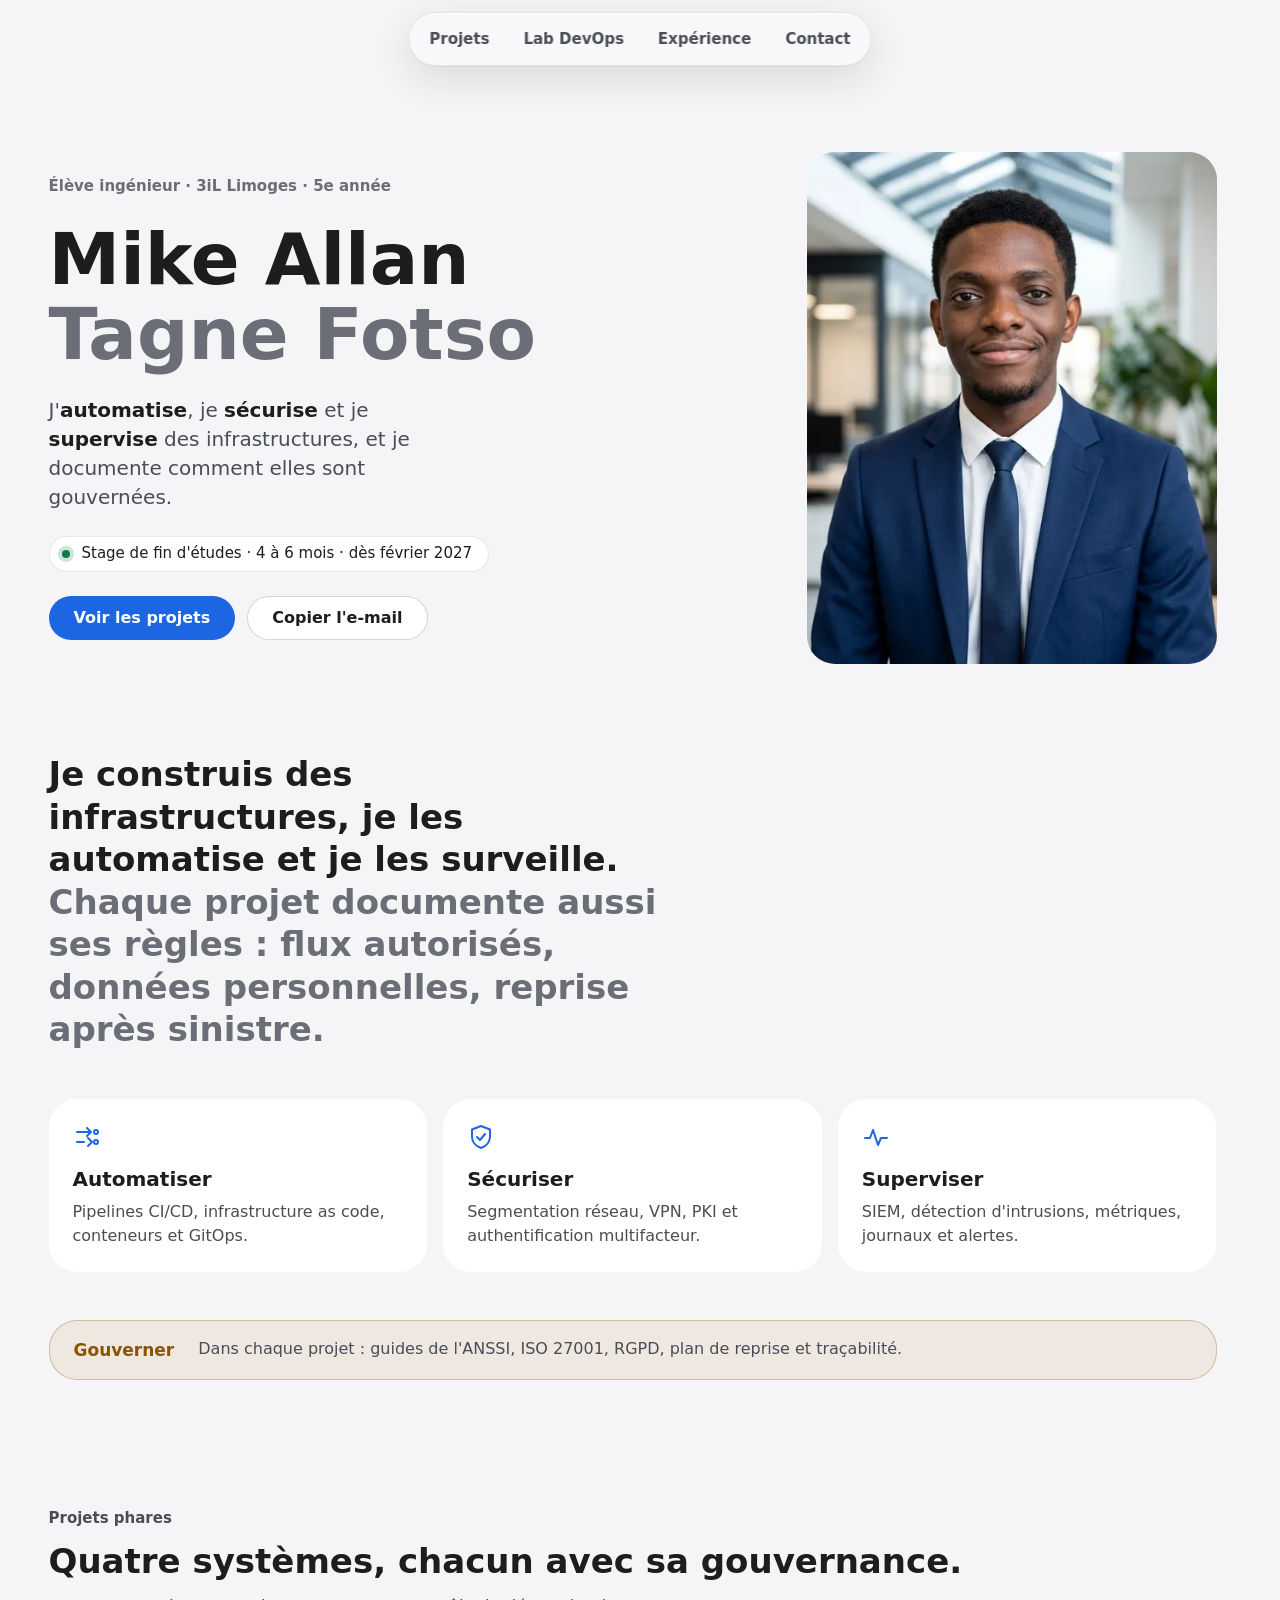
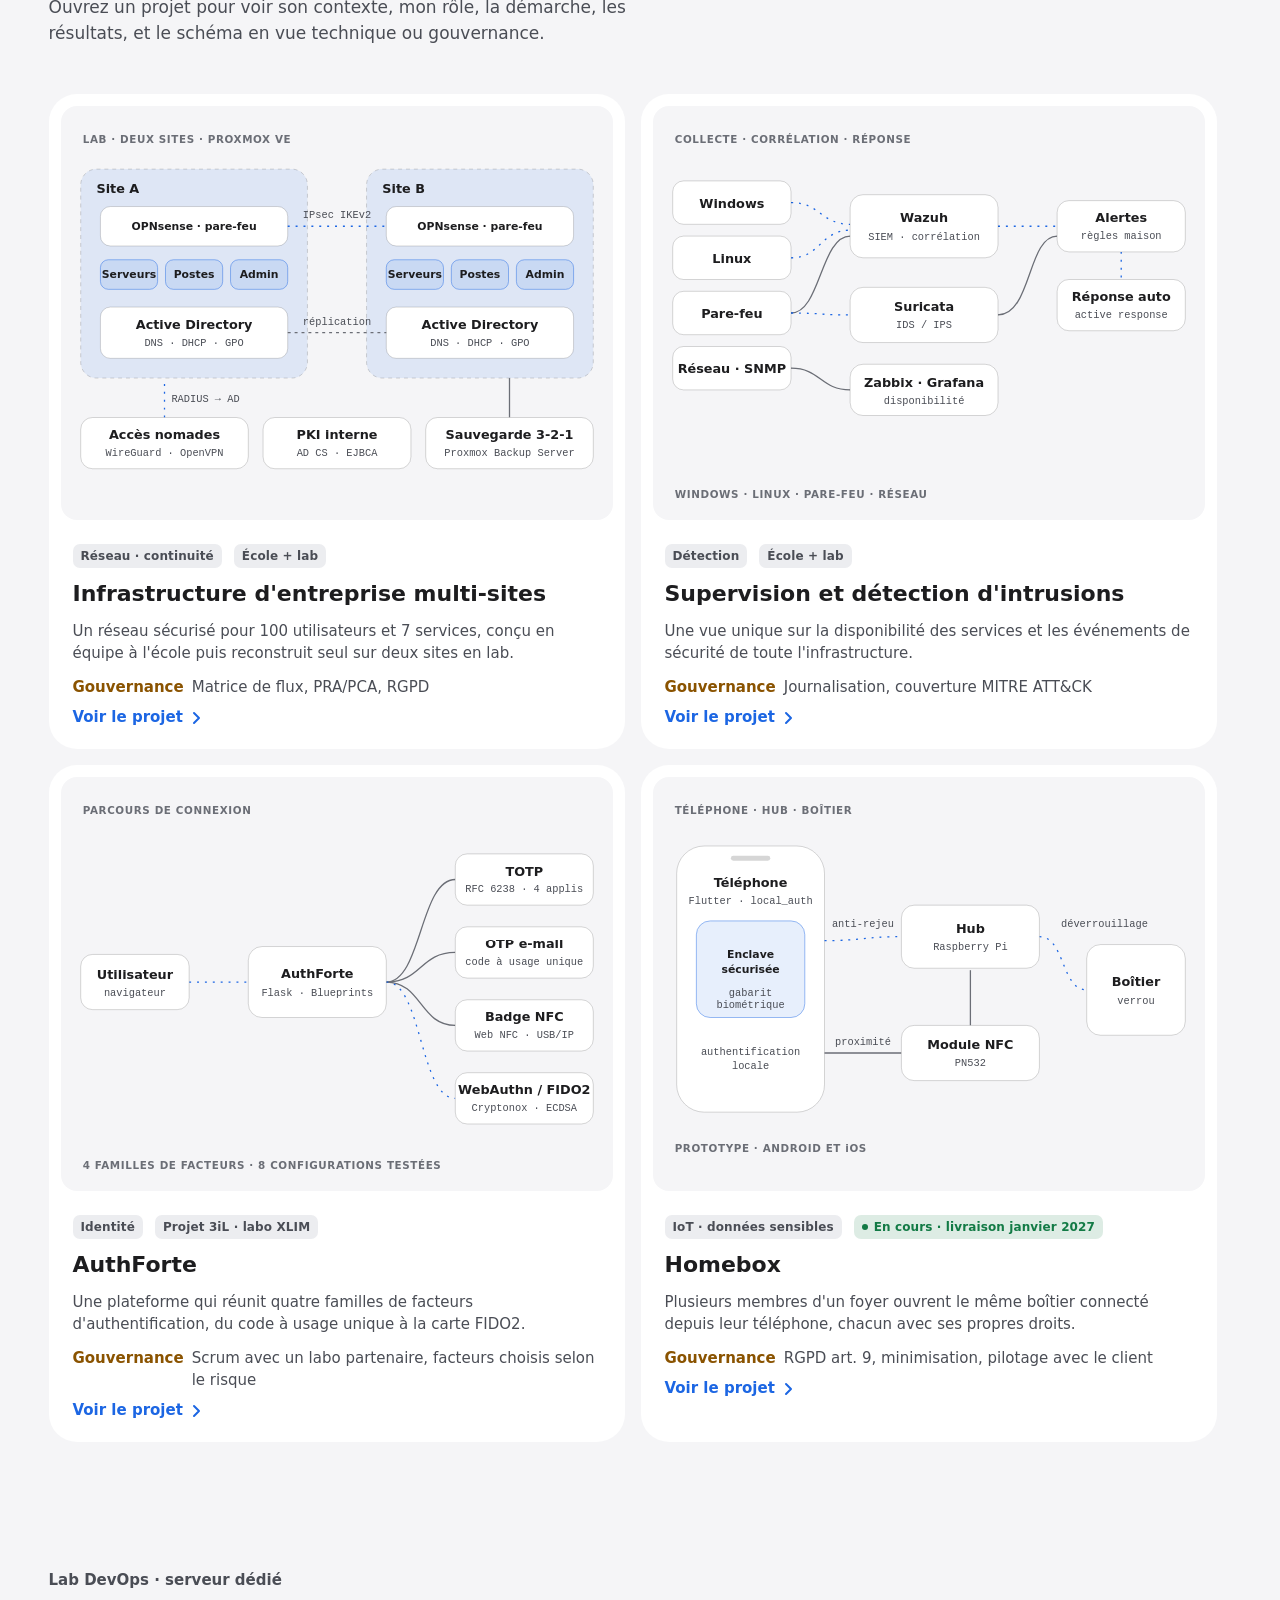
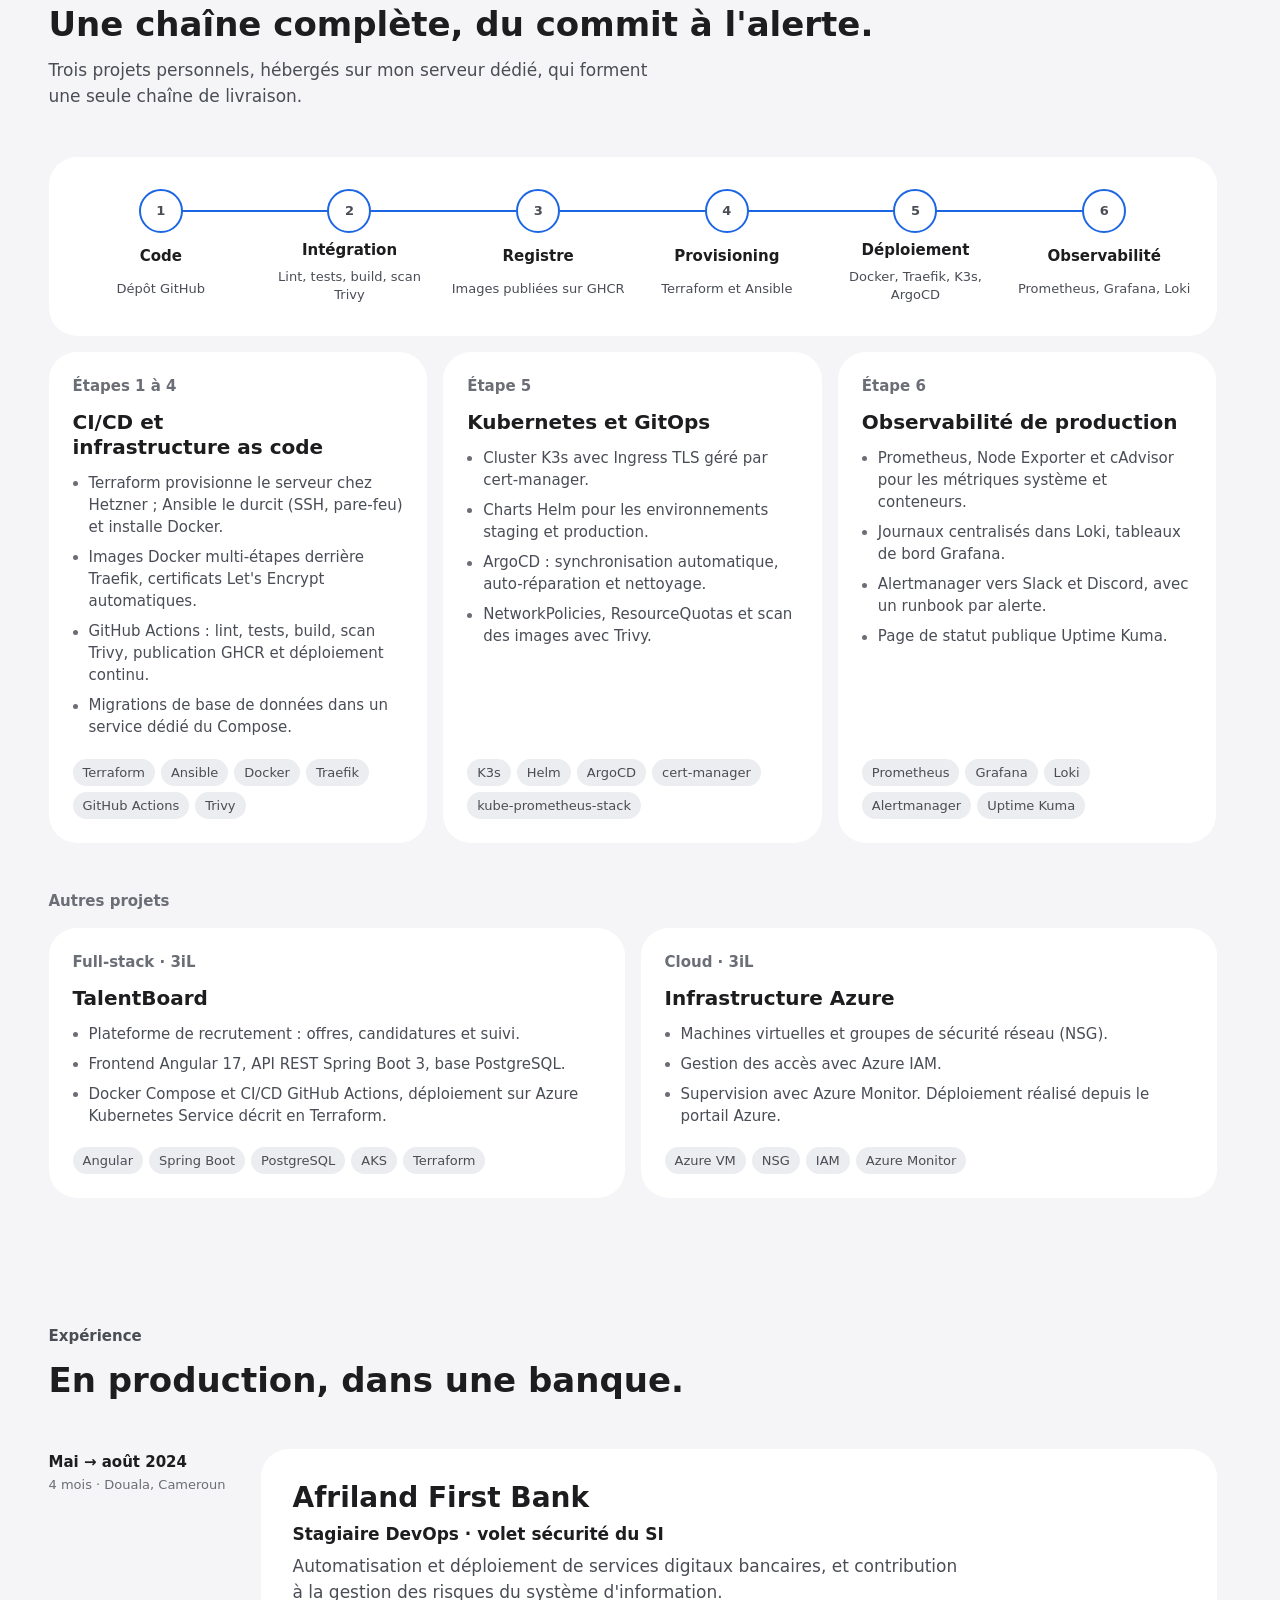
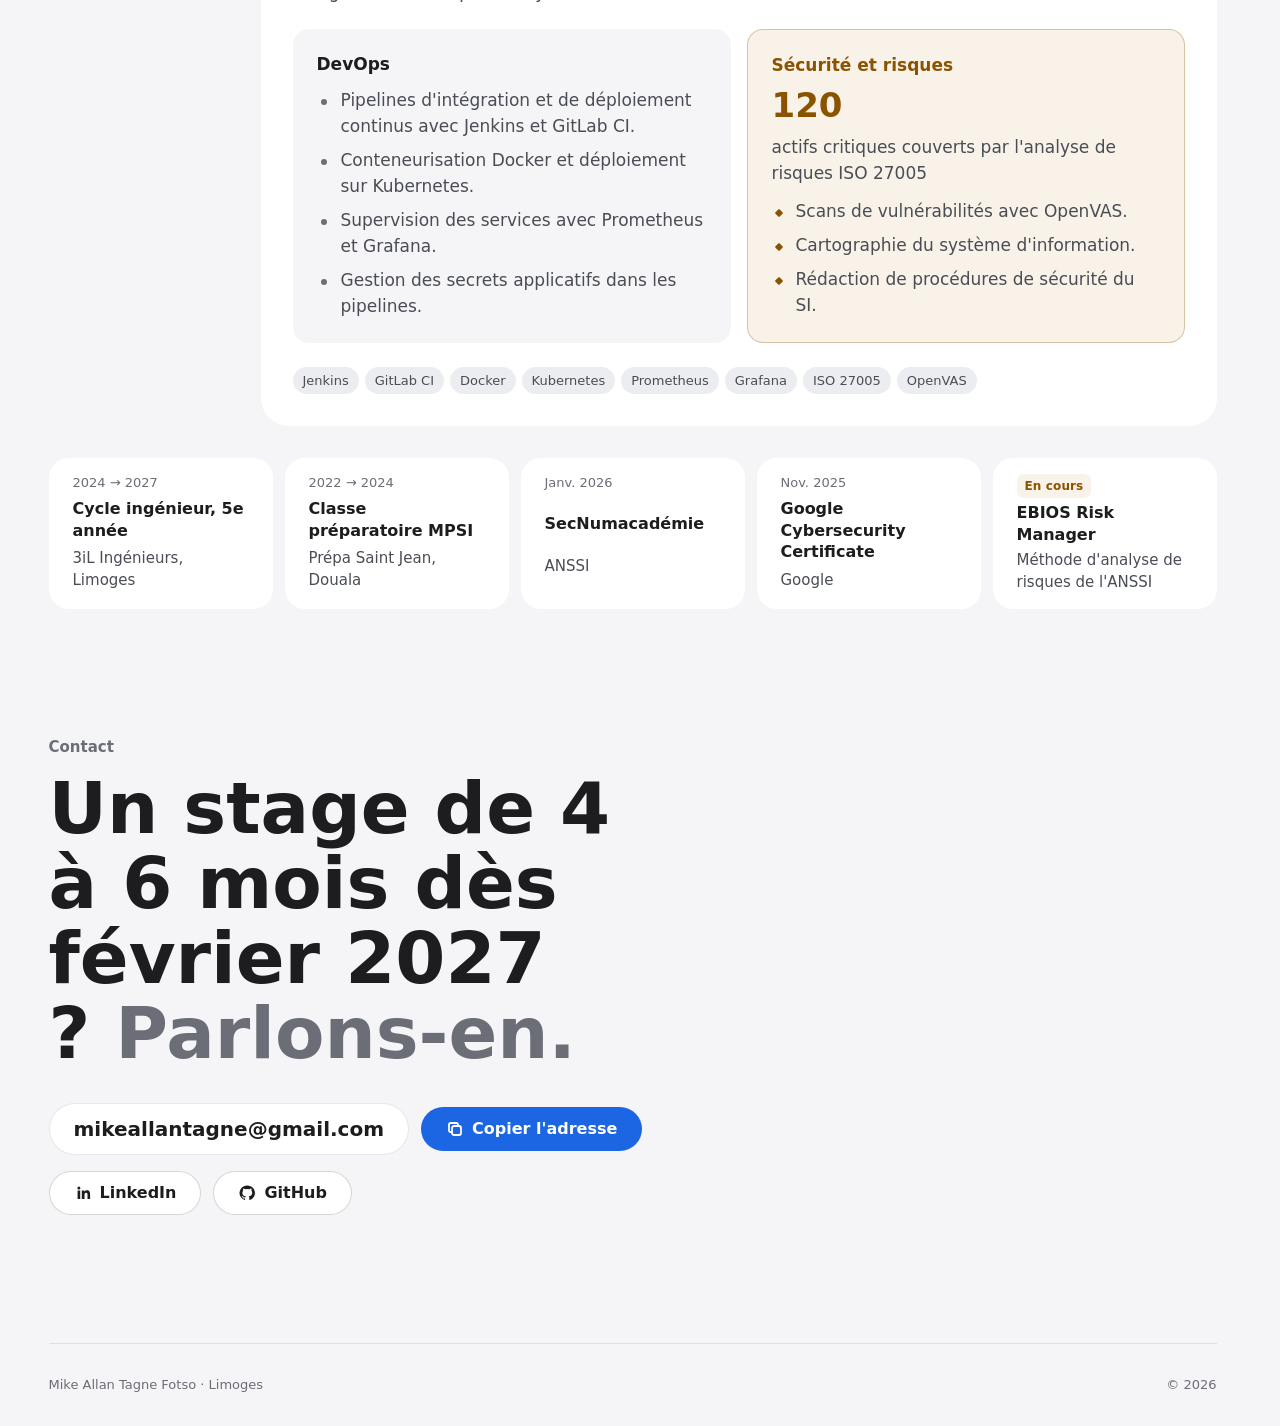
==== index.html @ 6f3f9ff5 "Portfolio : première version Co-Authored-By: Claude Opus 5.5 <noreply@anthropic.com> Claude-Session:" ====
<!DOCTYPE html>
<html lang="fr" class="no-js">
<head>
<meta charset="utf-8">
<meta name="viewport" content="width=device-width, initial-scale=1, viewport-fit=cover">
<title>Mike Allan Tagne Fotso · DevOps &amp; infrastructure sécurisée</title>
<meta name="description" content="Portfolio de Mike Allan Tagne Fotso, élève ingénieur en 5e année à 3iL Limoges. Infrastructure, supervision, authentification forte, IoT et lab DevOps, avec leur volet gouvernance. Stage de fin d'études dès février 2027.">
<link rel="canonical" href="https://mike-tagne-3il.github.io/">
<meta name="theme-color" content="#F5F5F7" media="(prefers-color-scheme: light)">
<meta name="theme-color" content="#0B0C0F" media="(prefers-color-scheme: dark)">
<meta name="color-scheme" content="light dark">
<meta property="og:type" content="profile">
<meta property="og:locale" content="fr_FR">
<meta property="og:title" content="Mike Allan Tagne Fotso · DevOps &amp; infrastructure sécurisée">
<meta property="og:description" content="Infrastructure, supervision, authentification forte et lab DevOps, avec leur volet gouvernance. Stage de fin d'études dès février 2027.">
<meta property="og:url" content="https://mike-tagne-3il.github.io/">
<meta property="og:image" content="https://mike-tagne-3il.github.io/assets/img/og.jpg">
<meta property="og:image:width" content="1200">
<meta property="og:image:height" content="630">
<meta property="og:image:alt" content="Mike Allan Tagne Fotso, élève ingénieur DevOps et infrastructure sécurisée">
<meta name="twitter:card" content="summary_large_image">
<link rel="icon" href="assets/img/favicon.svg" type="image/svg+xml">
<link rel="apple-touch-icon" href="assets/img/apple-touch-icon.png">
<link rel="preload" as="image" href="assets/img/portrait-800.webp" type="image/webp" imagesrcset="assets/img/portrait-480.webp 480w, assets/img/portrait-800.webp 800w" imagesizes="(max-width: 860px) 200px, 420px">
<link rel="stylesheet" href="assets/css/styles.css">
<script>document.documentElement.classList.replace('no-js','js')</script>
<script type="application/ld+json">
{"@context":"https://schema.org","@type":"Person","name":"Mike Allan Tagne Fotso","jobTitle":"Élève ingénieur, DevOps et infrastructure sécurisée","email":"mailto:mikeallantagne@gmail.com","url":"https://mike-tagne-3il.github.io/","image":"https://mike-tagne-3il.github.io/assets/img/portrait-800.jpg","alumniOf":{"@type":"CollegeOrUniversity","name":"3iL Ingénieurs","address":"Limoges, France"},"sameAs":["https://www.linkedin.com/in/allan-mike-a49892256","https://github.com/MIKE-TAGNE-3il"]}
</script>
<style>.no-js .card__open,.no-js .card__more,.no-js .detail__fig,.no-js .sheet__head{display:none}.no-js .detail{margin-top:var(--s-5)}</style>
</head>
<body>
<a class="skip" href="#projets">Aller aux projets</a>

<nav class="nav" aria-label="Sections">
  <div class="nav__list">
    <span class="nav__ind" aria-hidden="true"></span>
    <a href="#projets">Projets</a>
    <a href="#lab">Lab<span class="long">&nbsp;DevOps</span></a>
    <a href="#experience">Expérience</a>
    <a href="#contact">Contact</a>
  </div>
</nav>

<main id="main">

<!-- ================= ACCUEIL ================= -->
<header class="hero" id="accueil">
  <div class="wrap hero__grid">
    <div class="hero__text">
      <p class="eyebrow" data-enter>Élève ingénieur · 3iL Limoges · 5e année</p>
      <h1 class="display" data-enter data-enter-lcp>Mike Allan <span>Tagne Fotso</span></h1>
      <p class="hero__thesis" data-enter>J'<strong>automatise</strong>, je <strong>sécurise</strong> et je <strong>supervise</strong> des infrastructures, et je documente comment elles sont gouvernées.</p>
      <p class="status" data-enter><i aria-hidden="true"></i>Stage de fin d'études · 4 à 6 mois · dès février 2027</p>
      <div class="hero__cta" data-enter>
        <a class="btn btn--primary" href="#projets">Voir les projets</a>
        <button class="btn" type="button" data-copy>Copier l'e-mail</button>
      </div>
    </div>
    <figure class="portrait" data-enter-photo>
      <picture>
        <source type="image/webp" srcset="assets/img/portrait-480.webp 480w, assets/img/portrait-800.webp 800w" sizes="(max-width: 860px) 200px, 420px">
        <img src="assets/img/portrait-800.jpg" srcset="assets/img/portrait-480.jpg 480w, assets/img/portrait-800.jpg 800w" sizes="(max-width: 860px) 200px, 420px" width="800" height="1000" alt="Portrait de Mike Allan Tagne Fotso en costume bleu marine" fetchpriority="high">
      </picture>
    </figure>
  </div>
</header>

<!-- ================= POSITIONNEMENT ================= -->
<section class="section section--tight" aria-labelledby="pos-title">
  <div class="wrap position" data-reveal>
    <h2 class="position__lead" id="pos-title">Je construis des infrastructures, je les automatise et je les surveille. <span>Chaque projet documente aussi ses règles : flux autorisés, données personnelles, reprise après sinistre.</span></h2>
    <div class="pillars">
      <div class="pillar">
        <svg viewBox="0 0 28 28" fill="none" stroke="currentColor" stroke-width="2" stroke-linecap="round" stroke-linejoin="round" aria-hidden="true"><path d="M4 9h13M4 19h7"/><path d="M14 5l4 4-4 4"/><path d="M15 15l4 4-4 4"/><circle cx="23" cy="9" r="2"/><circle cx="23" cy="19" r="2"/></svg>
        <h3 class="title3">Automatiser</h3>
        <p>Pipelines CI/CD, infrastructure as code, conteneurs et GitOps.</p>
      </div>
      <div class="pillar">
        <svg viewBox="0 0 28 28" fill="none" stroke="currentColor" stroke-width="2" stroke-linecap="round" stroke-linejoin="round" aria-hidden="true"><path d="M14 3l9 3.5v7c0 5.5-3.8 9.8-9 11.5-5.2-1.7-9-6-9-11.5v-7z"/><path d="M10 14l3 3 5-6"/></svg>
        <h3 class="title3">Sécuriser</h3>
        <p>Segmentation réseau, VPN, PKI et authentification multifacteur.</p>
      </div>
      <div class="pillar">
        <svg viewBox="0 0 28 28" fill="none" stroke="currentColor" stroke-width="2" stroke-linecap="round" stroke-linejoin="round" aria-hidden="true"><path d="M3 15h5l3-8 5 15 3-7h6"/></svg>
        <h3 class="title3">Superviser</h3>
        <p>SIEM, détection d'intrusions, métriques, journaux et alertes.</p>
      </div>
    </div>
    <div class="govband">
      <strong>Gouverner</strong>
      <p>Dans chaque projet : guides de l'ANSSI, ISO 27001, RGPD, plan de reprise et traçabilité.</p>
    </div>
  </div>
</section>

<!-- ================= PROJETS ================= -->
<section class="section section--tight" id="projets" aria-labelledby="projets-title">
  <div class="wrap">
    <div class="shead" data-reveal>
      <p class="eyebrow">Projets phares</p>
      <h2 class="large-title" id="projets-title">Quatre systèmes, chacun avec sa gouvernance.</h2>
      <p>Ouvrez un projet pour voir son contexte, mon rôle, la démarche, les résultats, et le schéma en vue technique ou gouvernance.</p>
    </div>

    <div class="projects" data-reveal>

<!-- ===== INFRASTRUCTURE ===== -->
<article class="card" id="infrastructure" data-project>
  <div class="card__thumb" data-thumb>
    <svg class="dg" viewBox="0 0 560 420" role="img" aria-labelledby="dg-infra-t">
      <title id="dg-infra-t">Deux sites Proxmox reliés par un tunnel IPsec, chacun avec pare-feu, VLAN et Active Directory ; accès nomades, PKI interne et sauvegarde. Vue gouvernance : cloisonnement, matrice de flux, plan de reprise.</title>
      <g class="t"><text class="hd" x="22" y="38">LAB · DEUX SITES · PROXMOX VE</text></g>
      <g class="g"><rect class="gbox" x="20" y="18" width="520" height="30" rx="9"/><text class="gt" x="280" y="37" text-anchor="middle">Matrice de flux écrite avant la configuration du pare-feu</text></g>
      <rect class="zone" x="20" y="64" width="230" height="212" rx="16"/>
      <rect class="zone" x="310" y="64" width="230" height="212" rx="16"/>
      <text class="ti" x="36" y="88">Site A</text><text class="ti" x="326" y="88">Site B</text>
      <g class="g"><rect class="gbox" x="118" y="74" width="120" height="20" rx="6"/><text class="gt" x="178" y="88" text-anchor="middle">moindre privilège</text></g>
      <g class="g"><rect class="gbox" x="408" y="74" width="120" height="20" rx="6"/><text class="gt" x="468" y="88" text-anchor="middle">moindre privilège</text></g>
      <rect class="n" x="40" y="102" width="190" height="40" rx="10"/><text class="tc" x="135" y="126" text-anchor="middle">OPNsense · pare-feu</text>
      <rect class="n" x="330" y="102" width="190" height="40" rx="10"/><text class="tc" x="425" y="126" text-anchor="middle">OPNsense · pare-feu</text>
      <rect class="chipz" x="40" y="156" width="58" height="30" rx="8"/><text class="tc" x="69" y="175" text-anchor="middle">Serveurs</text>
      <rect class="chipz" x="106" y="156" width="58" height="30" rx="8"/><text class="tc" x="135" y="175" text-anchor="middle">Postes</text>
      <rect class="chipz" x="172" y="156" width="58" height="30" rx="8"/><text class="tc" x="201" y="175" text-anchor="middle">Admin</text>
      <rect class="chipz" x="330" y="156" width="58" height="30" rx="8"/><text class="tc" x="359" y="175" text-anchor="middle">Serveurs</text>
      <rect class="chipz" x="396" y="156" width="58" height="30" rx="8"/><text class="tc" x="425" y="175" text-anchor="middle">Postes</text>
      <rect class="chipz" x="462" y="156" width="58" height="30" rx="8"/><text class="tc" x="491" y="175" text-anchor="middle">Admin</text>
      <rect class="gs no" x="172" y="156" width="58" height="30" rx="8"/><rect class="gs no" x="462" y="156" width="58" height="30" rx="8"/>
      <rect class="gs risk" x="40" y="156" width="58" height="30" rx="8"/><rect class="gs risk" x="330" y="156" width="58" height="30" rx="8"/>
      <rect class="gs ok" x="106" y="156" width="58" height="30" rx="8"/><rect class="gs ok" x="396" y="156" width="58" height="30" rx="8"/>
      <rect class="n" x="40" y="204" width="190" height="52" rx="10"/><text class="ti" x="135" y="226" text-anchor="middle">Active Directory</text><text class="su" x="135" y="243" text-anchor="middle">DNS · DHCP · GPO</text>
      <rect class="n" x="330" y="204" width="190" height="52" rx="10"/><text class="ti" x="425" y="226" text-anchor="middle">Active Directory</text><text class="su" x="425" y="243" text-anchor="middle">DNS · DHCP · GPO</text>
      <path class="e flow" d="M230 122 H330"/><text class="su t" x="280" y="114" text-anchor="middle">IPsec IKEv2</text>
      <path class="e" d="M230 230 H330" stroke-dasharray="3 4"/><text class="su" x="280" y="222" text-anchor="middle">réplication</text>
      <g class="g"><rect class="gbox" x="240" y="100" width="80" height="20" rx="6"/><text class="gt" x="280" y="114" text-anchor="middle">bascule PRA</text></g>
      <path class="e flow" d="M105 316 V276"/><text class="su t" x="112" y="300">RADIUS → AD</text>
      <path class="e" d="M455 276 V316"/>
      <rect class="n" x="20" y="316" width="170" height="52" rx="12"/><text class="ti" x="105" y="338" text-anchor="middle">Accès nomades</text><text class="su" x="105" y="355" text-anchor="middle">WireGuard · OpenVPN</text>
      <rect class="n" x="205" y="316" width="150" height="52" rx="12"/><text class="ti" x="280" y="338" text-anchor="middle">PKI interne</text><text class="su" x="280" y="355" text-anchor="middle">AD CS · EJBCA</text>
      <rect class="n" x="370" y="316" width="170" height="52" rx="12"/><text class="ti" x="455" y="338" text-anchor="middle">Sauvegarde 3-2-1</text><text class="su" x="455" y="355" text-anchor="middle">Proxmox Backup Server</text>
      <g class="g"><rect class="gbox" x="20" y="378" width="170" height="24" rx="7"/><text class="gt" x="105" y="394" text-anchor="middle">un seul point de révocation</text></g>
      <g class="g"><rect class="gbox" x="205" y="378" width="150" height="24" rx="7"/><text class="gt" x="280" y="394" text-anchor="middle">cycle des certificats</text></g>
      <g class="g"><rect class="gbox" x="370" y="378" width="170" height="24" rx="7"/><text class="gt" x="455" y="394" text-anchor="middle">restauration testée</text></g>
    </svg>
  </div>
  <div class="card__body">
    <div class="card__meta"><span class="badge">Réseau · continuité</span><span class="badge">École + lab</span></div>
    <h3 class="title2">Infrastructure d'entreprise multi-sites</h3>
    <p class="subhead">Un réseau sécurisé pour 100 utilisateurs et 7 services, conçu en équipe à l'école puis reconstruit seul sur deux sites en lab.</p>
    <p class="card__gov"><b>Gouvernance</b><span>Matrice de flux, PRA/PCA, RGPD</span></p>
    <span class="card__more" aria-hidden="true">Voir le projet <svg viewBox="0 0 14 14" fill="none" stroke="currentColor" stroke-width="2" stroke-linecap="round" stroke-linejoin="round"><path d="M5 2l5 5-5 5"/></svg></span>
  </div>
  <button class="card__open" type="button" aria-haspopup="dialog">Ouvrir le projet Infrastructure d'entreprise multi-sites</button>

  <div class="detail">
    <header class="sheet__head">
      <p class="eyebrow">Réseau &amp; continuité · 2024 → 2026</p>
      <h2 class="title1" data-sheet-title>Infrastructure d'entreprise multi-sites</h2>
      <p class="callout">Un réseau sécurisé conçu en équipe à l'école, puis reconstruit seul sur deux sites, avec annuaire, VPN, PKI et plan de reprise.</p>
    </header>
    <div class="detail__grid">
      <figure class="detail__fig">
        <div class="detail__figtop">
          <span class="footnote">Architecture du lab</span>
          <div class="lens" role="group" aria-label="Vue du schéma">
            <span class="lens__ind" aria-hidden="true"></span>
            <button type="button" aria-pressed="true" data-v="0">Technique</button>
            <button type="button" class="g" aria-pressed="false" data-v="1">Gouvernance</button>
          </div>
        </div>
        <div class="detail__canvas" data-slot></div>
        <figcaption class="detail__legend footnote">Vue gouvernance : vert pour les flux ouverts, orange pour les flux filtrés, rouge pour les zones fermées par défaut.</figcaption>
      </figure>
      <div class="detail__text">
        <div class="block">
          <h4>Contexte et enjeu</h4>
          <p>À 3iL, le projet SafeNet demande de concevoir le réseau d'une entreprise fictive, 3iLTech Solutions : 100 utilisateurs répartis dans 7 services, avec des exigences de sécurité et de conformité. J'ai ensuite reconstruit seul une infrastructure du même type sur mon serveur dédié, cette fois sur deux sites reliés par VPN.</p>
        </div>
        <div class="block">
          <h4>Rôle</h4>
          <div class="split2">
            <div><h5>SafeNet · en équipe</h5><p>Déploiement et configuration de MariaDB, Exchange 2019 et GitLab CE. Dépannage Active Directory, DNS et pare-feu FortiGate sur l'environnement virtualisé.</p></div>
            <div><h5>Lab · seul</h5><p>Conception et réalisation complètes : réseau, annuaire, VPN, services, PKI, sauvegarde et plan de reprise.</p></div>
          </div>
        </div>
        <div class="block">
          <h4>Démarche</h4>
          <ul>
            <li>Défense en profondeur : chaque zone (serveurs, postes, administration) a son VLAN et ses règles.</li>
            <li>Plan d'adressage, schéma réseau et matrice de flux rédigés avant toute règle de pare-feu.</li>
            <li>À l'école, FortiGate et pfSense. En lab, OPNsense applique la même logique de zones, sans licence commerciale.</li>
            <li>Un annuaire unique interrogé par RADIUS : un compte désactivé perd aussi son accès VPN.</li>
          </ul>
        </div>
        <div class="block block--gov">
          <h4>Gouvernance <small>IT et données</small></h4>
          <ul>
            <li>Conformité alignée sur les guides de l'ANSSI, le RGPD et la LCEN, avec un DPO désigné dans l'équipe SafeNet.</li>
            <li>Cloisonnement au moindre privilège entre VLAN, documenté dans la matrice de flux.</li>
            <li>PRA/PCA rédigé puis simulé en lab : sinistre, bascule entre sites, reprise DNS et DHCP.</li>
            <li>Sauvegarde 3-2-1 et cycle de vie des certificats géré par une PKI interne.</li>
          </ul>
          <div class="refs"><span class="ref">Guides ANSSI</span><span class="ref">RGPD</span><span class="ref">LCEN</span><span class="ref">ISO 27001 A.8.22</span><span class="ref">A.8.13</span><span class="ref">A.5.30</span></div>
        </div>
        <div class="block">
          <h4>Résultats</h4>
          <div class="results">
            <div class="result"><b>100</b><span>utilisateurs et 7 services modélisés dans SafeNet</span></div>
            <div class="result"><b>2 sites</b><span>reliés en IPsec, avec bascule testée en lab</span></div>
            <div class="result"><b>3-2-1</b><span>sauvegarde automatisée, restauration éprouvée</span></div>
          </div>
        </div>
        <div class="block">
          <h4>Stack</h4>
          <div class="stack"><span class="chip">Proxmox VE</span><span class="chip">FortiGate</span><span class="chip">pfSense</span><span class="chip">OPNsense</span><span class="chip">Windows Server 2022</span><span class="chip">Active Directory</span><span class="chip">FreeRADIUS</span><span class="chip">IPsec</span><span class="chip">WireGuard</span><span class="chip">Exchange 2019</span><span class="chip">MariaDB</span><span class="chip">GitLab CE</span><span class="chip">Nginx</span><span class="chip">Postfix</span><span class="chip">AD CS</span><span class="chip">EJBCA</span><span class="chip">Proxmox Backup Server</span></div>
        </div>
      </div>
    </div>
  </div>
</article>

<!-- ===== SUPERVISION ===== -->
<article class="card" id="supervision" data-project>
  <div class="card__thumb" data-thumb>
    <svg class="dg" viewBox="0 0 560 420" role="img" aria-labelledby="dg-sup-t">
      <title id="dg-sup-t">Les journaux Windows, Linux et pare-feu remontent vers Wazuh et Suricata, le réseau vers Zabbix ; les alertes déclenchent une réponse automatisée. Vue gouvernance : techniques MITRE ATT&amp;CK couvertes et règles d'encadrement.</title>
      <g class="t"><text class="hd" x="22" y="38">COLLECTE · CORRÉLATION · RÉPONSE</text></g>
      <g class="g"><rect class="gbox" x="20" y="18" width="520" height="30" rx="9"/><text class="gt" x="280" y="37" text-anchor="middle">Couverture de détection rattachée à MITRE ATT&amp;CK</text></g>
      <path class="e flow" d="M140 98 C170 98 170 120 200 120"/>
      <path class="e flow" d="M140 154 C170 154 170 126 200 126"/>
      <path class="e" d="M140 210 C170 210 170 132 200 132"/>
      <path class="e flow" d="M140 210 C170 210 170 212 200 212"/>
      <path class="e" d="M140 266 C170 266 170 288 200 288"/>
      <path class="e flow" d="M350 122 H410"/>
      <path class="e" d="M350 212 C384 212 380 132 410 132"/>
      <path class="e flow" d="M475 148 V176"/>
      <rect class="n" x="20" y="76" width="120" height="44" rx="11"/><text class="ti" x="80" y="103" text-anchor="middle">Windows</text>
      <rect class="n" x="20" y="132" width="120" height="44" rx="11"/><text class="ti" x="80" y="159" text-anchor="middle">Linux</text>
      <rect class="n" x="20" y="188" width="120" height="44" rx="11"/><text class="ti" x="80" y="215" text-anchor="middle">Pare-feu</text>
      <rect class="n" x="20" y="244" width="120" height="44" rx="11"/><text class="ti" x="80" y="271" text-anchor="middle">Réseau · SNMP</text>
      <rect class="n" x="200" y="90" width="150" height="64" rx="13"/><text class="ti" x="275" y="118" text-anchor="middle">Wazuh</text><text class="su" x="275" y="136" text-anchor="middle">SIEM · corrélation</text>
      <rect class="n" x="200" y="184" width="150" height="56" rx="13"/><text class="ti" x="275" y="208" text-anchor="middle">Suricata</text><text class="su" x="275" y="225" text-anchor="middle">IDS / IPS</text>
      <rect class="n" x="200" y="262" width="150" height="52" rx="13"/><text class="ti" x="275" y="285" text-anchor="middle">Zabbix · Grafana</text><text class="su" x="275" y="302" text-anchor="middle">disponibilité</text>
      <rect class="gs gov" x="200" y="90" width="150" height="64" rx="13"/>
      <rect class="gs gov" x="200" y="184" width="150" height="56" rx="13"/>
      <rect class="n" x="410" y="96" width="130" height="52" rx="12"/><text class="ti" x="475" y="118" text-anchor="middle">Alertes</text><text class="su" x="475" y="135" text-anchor="middle">règles maison</text>
      <rect class="n" x="410" y="176" width="130" height="52" rx="12"/><text class="ti" x="475" y="198" text-anchor="middle">Réponse auto</text><text class="su" x="475" y="215" text-anchor="middle">active response</text>
      <g class="g"><rect class="gbox" x="410" y="238" width="130" height="40" rx="8"/><text class="gt" x="475" y="255" text-anchor="middle">périmètre écrit,</text><text class="gt" x="475" y="270" text-anchor="middle">décision humaine</text></g>
      <g class="g"><rect class="gbox" x="410" y="290" width="130" height="22" rx="6"/><text class="gt" x="475" y="305" text-anchor="middle">T1110 force brute</text></g>
      <g class="g"><rect class="gbox" x="410" y="318" width="130" height="22" rx="6"/><text class="gt" x="475" y="333" text-anchor="middle">T1046 découverte</text></g>
      <g class="g"><rect class="gbox" x="20" y="300" width="120" height="40" rx="8"/><text class="gt" x="80" y="317" text-anchor="middle">journaux horodatés</text><text class="gt" x="80" y="332" text-anchor="middle">ISO A.8.15</text></g>
      <g class="t"><text class="hd" x="22" y="398">WINDOWS · LINUX · PARE-FEU · RÉSEAU</text></g>
      <g class="g"><text class="hd hd--gov" x="22" y="398">TRAÇABILITÉ · COUVERTURE MESURABLE</text></g>
    </svg>
  </div>
  <div class="card__body">
    <div class="card__meta"><span class="badge">Détection</span><span class="badge">École + lab</span></div>
    <h3 class="title2">Supervision et détection d'intrusions</h3>
    <p class="subhead">Une vue unique sur la disponibilité des services et les événements de sécurité de toute l'infrastructure.</p>
    <p class="card__gov"><b>Gouvernance</b><span>Journalisation, couverture MITRE ATT&amp;CK</span></p>
    <span class="card__more" aria-hidden="true">Voir le projet <svg viewBox="0 0 14 14" fill="none" stroke="currentColor" stroke-width="2" stroke-linecap="round" stroke-linejoin="round"><path d="M5 2l5 5-5 5"/></svg></span>
  </div>
  <button class="card__open" type="button" aria-haspopup="dialog">Ouvrir le projet Supervision et détection d'intrusions</button>

  <div class="detail">
    <header class="sheet__head">
      <p class="eyebrow">Détection · 2024 → 2026</p>
      <h2 class="title1" data-sheet-title>Supervision et détection d'intrusions</h2>
      <p class="callout">Collecte des journaux, détection d'intrusions et suivi de disponibilité, avec des règles rattachées à MITRE ATT&amp;CK.</p>
    </header>
    <div class="detail__grid">
      <figure class="detail__fig">
        <div class="detail__figtop">
          <span class="footnote">Chaîne de détection</span>
          <div class="lens" role="group" aria-label="Vue du schéma">
            <span class="lens__ind" aria-hidden="true"></span>
            <button type="button" aria-pressed="true" data-v="0">Technique</button>
            <button type="button" class="g" aria-pressed="false" data-v="1">Gouvernance</button>
          </div>
        </div>
        <div class="detail__canvas" data-slot></div>
        <figcaption class="detail__legend footnote">Vue gouvernance : techniques ATT&amp;CK couvertes et limites de la réponse automatisée.</figcaption>
      </figure>
      <div class="detail__text">
        <div class="block">
          <h4>Contexte et enjeu</h4>
          <p>Dans SafeNet, la supervision complète l'infrastructure : collecte des journaux, détection d'intrusions et suivi de disponibilité, avec des scénarios d'alerte validés. En lab, j'ai reconstruit la chaîne seul et ajouté des règles de détection personnalisées avec réponse automatisée.</p>
        </div>
        <div class="block">
          <h4>Rôle</h4>
          <div class="split2">
            <div><h5>SafeNet · en équipe</h5><p>Contribution à la chaîne Wazuh, Suricata, Zabbix et Grafana, et à la validation des scénarios d'alerte.</p></div>
            <div><h5>Lab · seul</h5><p>Déploiement des agents, écriture des règles personnalisées, réponses automatisées et tableaux de bord.</p></div>
          </div>
        </div>
        <div class="block">
          <h4>Démarche</h4>
          <ul>
            <li>Trois sources distinctes : journaux systèmes (Wazuh), trafic réseau (Suricata), disponibilité (Zabbix).</li>
            <li>Chaque alerte part d'un scénario d'attaque concret : force brute, balayage de ports, modification de fichiers sensibles.</li>
            <li>Une réponse automatique seulement quand le scénario est sans ambiguïté, comme le blocage d'une adresse après une force brute.</li>
          </ul>
        </div>
        <div class="block block--gov">
          <h4>Gouvernance <small>IT</small></h4>
          <ul>
            <li>Journalisation centralisée et horodatée, base de la traçabilité et des investigations.</li>
            <li>Chaque règle est rattachée à une technique MITRE ATT&amp;CK : la couverture de détection se mesure.</li>
            <li>Le périmètre des réponses automatisées est écrit à l'avance. Le reste remonte à un humain.</li>
          </ul>
          <div class="refs"><span class="ref">ANSSI · Journalisation</span><span class="ref">MITRE ATT&amp;CK</span><span class="ref">ISO 27001 A.8.15</span><span class="ref">A.8.16</span><span class="ref">A.5.25</span></div>
        </div>
        <div class="block">
          <h4>Résultats</h4>
          <div class="results">
            <div class="result"><b>3 couches</b><span>observées : systèmes, réseau, disponibilité</span></div>
            <div class="result"><b>T1110 · T1046</b><span>force brute et découverte réseau détectées</span></div>
            <div class="result"><b>Validées</b><span>alertes testées scénario par scénario</span></div>
          </div>
        </div>
        <div class="block">
          <h4>Stack</h4>
          <div class="stack"><span class="chip">Wazuh</span><span class="chip">Suricata</span><span class="chip">Zabbix</span><span class="chip">Grafana</span><span class="chip">Syslog</span><span class="chip">SNMP</span><span class="chip">PowerShell</span><span class="chip">Bash</span></div>
        </div>
      </div>
    </div>
  </div>
</article>

<!-- ===== AUTHFORTE ===== -->
<article class="card" id="authforte" data-project>
  <div class="card__thumb" data-thumb>
    <svg class="dg" viewBox="0 0 560 420" role="img" aria-labelledby="dg-auth-t">
      <title id="dg-auth-t">Parcours de connexion AuthForte : l'utilisateur passe par l'application Flask, qui vérifie un facteur parmi TOTP, OTP e-mail, badge NFC et WebAuthn. Vue gouvernance : résistance à l'hameçonnage de chaque facteur.</title>
      <g class="t"><text class="hd" x="22" y="38">PARCOURS DE CONNEXION</text></g>
      <g class="g"><rect class="gbox" x="20" y="18" width="520" height="30" rx="9"/><text class="gt" x="280" y="37" text-anchor="middle">ANSSI · authentification multifacteur · NIST SP 800-63B</text></g>
      <path class="e flow" d="M130 208 H190"/>
      <path class="e" d="M330 208 C366 208 364 104 400 104"/>
      <path class="e" d="M330 208 C366 208 364 178 400 178"/>
      <path class="e" d="M330 208 C366 208 364 252 400 252"/>
      <path class="e flow" d="M330 208 C366 208 364 326 400 326"/>
      <rect class="n" x="20" y="180" width="110" height="56" rx="12"/><text class="ti" x="75" y="205" text-anchor="middle">Utilisateur</text><text class="su" x="75" y="222" text-anchor="middle">navigateur</text>
      <rect class="n" x="190" y="172" width="140" height="72" rx="14"/><text class="ti" x="260" y="204" text-anchor="middle">AuthForte</text><text class="su" x="260" y="222" text-anchor="middle">Flask · Blueprints</text>
      <rect class="n" x="400" y="78" width="140" height="52" rx="12"/><rect class="gs no" x="400" y="78" width="140" height="52" rx="12"/>
      <text class="ti" x="470" y="100" text-anchor="middle">TOTP</text><text class="su t" x="470" y="117" text-anchor="middle">RFC 6238 · 4 applis</text><text class="gt g fno" x="470" y="117" text-anchor="middle">hameçonnable</text>
      <rect class="n" x="400" y="152" width="140" height="52" rx="12"/><rect class="gs no" x="400" y="152" width="140" height="52" rx="12"/>
      <text class="ti" x="470" y="174" text-anchor="middle">OTP e-mail</text><text class="su t" x="470" y="191" text-anchor="middle">code à usage unique</text><text class="gt g fno" x="470" y="191" text-anchor="middle">hameçonnable</text>
      <rect class="n" x="400" y="226" width="140" height="52" rx="12"/><rect class="gs risk" x="400" y="226" width="140" height="52" rx="12"/>
      <text class="ti" x="470" y="248" text-anchor="middle">Badge NFC</text><text class="su t" x="470" y="265" text-anchor="middle">Web NFC · USB/IP</text><text class="gt g frisk" x="470" y="265" text-anchor="middle">selon le badge</text>
      <rect class="n" x="400" y="300" width="140" height="52" rx="12"/><rect class="gs ok" x="400" y="300" width="140" height="52" rx="12"/>
      <text class="ti" x="470" y="322" text-anchor="middle">WebAuthn / FIDO2</text><text class="su t" x="470" y="339" text-anchor="middle">Cryptonox · ECDSA</text><text class="gt g fok" x="470" y="339" text-anchor="middle">résistant</text>
      <path class="gl" d="M260 244 V290"/>
      <g class="g"><rect class="gbox" x="168" y="290" width="184" height="54" rx="10"/><text class="gt" x="260" y="312" text-anchor="middle">Serveur : clé publique seule</text><text class="gt" x="260" y="330" text-anchor="middle">aucune biométrie stockée</text></g>
      <g class="t"><text class="hd" x="22" y="398">4 FAMILLES DE FACTEURS · 8 CONFIGURATIONS TESTÉES</text></g>
      <g class="g"><circle class="fok" cx="27" cy="394" r="4"/><text class="su" x="37" y="398">résistant</text><circle class="frisk" cx="112" cy="394" r="4"/><text class="su" x="122" y="398">variable</text><circle class="fno" cx="192" cy="394" r="4"/><text class="su" x="202" y="398">exposé à l'hameçonnage</text></g>
    </svg>
  </div>
  <div class="card__body">
    <div class="card__meta"><span class="badge">Identité</span><span class="badge">Projet 3iL · labo XLIM</span></div>
    <h3 class="title2">AuthForte</h3>
    <p class="subhead">Une plateforme qui réunit quatre familles de facteurs d'authentification, du code à usage unique à la carte FIDO2.</p>
    <p class="card__gov"><b>Gouvernance</b><span>Scrum avec un labo partenaire, facteurs choisis selon le risque</span></p>
    <span class="card__more" aria-hidden="true">Voir le projet <svg viewBox="0 0 14 14" fill="none" stroke="currentColor" stroke-width="2" stroke-linecap="round" stroke-linejoin="round"><path d="M5 2l5 5-5 5"/></svg></span>
  </div>
  <button class="card__open" type="button" aria-haspopup="dialog">Ouvrir le projet AuthForte</button>

  <div class="detail">
    <header class="sheet__head">
      <p class="eyebrow">Identité · 2025 → 2026</p>
      <h2 class="title1" data-sheet-title>AuthForte</h2>
      <p class="callout">Plateforme web d'authentification forte, menée en partenariat avec le laboratoire XLIM.</p>
    </header>
    <div class="detail__grid">
      <figure class="detail__fig">
        <div class="detail__figtop">
          <span class="footnote">Parcours de connexion</span>
          <div class="lens" role="group" aria-label="Vue du schéma">
            <span class="lens__ind" aria-hidden="true"></span>
            <button type="button" aria-pressed="true" data-v="0">Technique</button>
            <button type="button" class="g" aria-pressed="false" data-v="1">Gouvernance</button>
          </div>
        </div>
        <div class="detail__canvas" data-slot></div>
        <figcaption class="detail__legend footnote">Vue gouvernance : chaque facteur classé selon sa résistance à l'hameçonnage.</figcaption>
      </figure>
      <div class="detail__text">
        <div class="block">
          <h4>Contexte et enjeu</h4>
          <p>Projet de 4e année à 3iL, mené en partenariat avec le laboratoire XLIM. L'objectif était double : démontrer plusieurs méthodes d'authentification forte de façon pédagogique, et les implémenter avec une qualité de production.</p>
        </div>
        <div class="block">
          <h4>Rôle</h4>
          <p>Conception et développement de la plateforme, intégration du matériel (lecteur NFC, carte Cryptonox, YubiKey), documentation et livrables de sprint.</p>
        </div>
        <div class="block">
          <h4>Démarche</h4>
          <ul>
            <li>Architecture Flask modulaire en Blueprints : un module par méthode, activable séparément.</li>
            <li>TOTP selon la RFC 6238, testé sur Google Authenticator, Microsoft Authenticator, Authy et FreeOTP.</li>
            <li>Carte Cryptonox via FIDO2/WebAuthn : signature ECDSA P-256 et commandes APDU.</li>
            <li>Lecteur NFC redirigé par USB/IP vers une VM Windows Server 2022, puis tous les modules regroupés sur une VM autonome.</li>
            <li>Problèmes résolus : redirection NFC, délais APDU dépassés, permissions des périphériques.</li>
          </ul>
        </div>
        <div class="block block--gov">
          <h4>Gouvernance <small>projet et IT</small></h4>
          <ul>
            <li>Trois sprints Scrum suivis dans Jira, avec un rapport à chaque fin de sprint.</li>
            <li>Livrables remis : documentation technique, code annoté, VM de démonstration et poster scientifique.</li>
            <li>Facteurs classés par résistance à l'hameçonnage, pour choisir selon le niveau de risque de l'accès.</li>
            <li>Avec WebAuthn, le serveur ne garde qu'une clé publique. Aucune donnée biométrique n'est stockée.</li>
          </ul>
          <div class="refs"><span class="ref">ANSSI · MFA</span><span class="ref">NIST SP 800-63B</span><span class="ref">RFC 6238</span><span class="ref">W3C WebAuthn</span></div>
        </div>
        <div class="block">
          <h4>Résultats</h4>
          <div class="results">
            <div class="result"><b>4</b><span>familles de facteurs intégrées</span></div>
            <div class="result"><b>8</b><span>configurations testées de bout en bout</span></div>
            <div class="result"><b>3</b><span>sprints livrés au partenaire</span></div>
          </div>
        </div>
        <div class="block">
          <h4>Stack</h4>
          <div class="stack"><span class="chip">Python</span><span class="chip">Flask</span><span class="chip">WebAuthn</span><span class="chip">FIDO2</span><span class="chip">TOTP</span><span class="chip">Web NFC</span><span class="chip">USB/IP</span><span class="chip">VMware</span><span class="chip">Docker</span><span class="chip">Jira</span></div>
        </div>
        <p class="next"><b>Prochaine étape :</b> un test d'intrusion du parcours de connexion (rejeu d'OTP, force brute, facteur de secours).</p>
        <p><a class="btn" href="https://github.com/MIKE-TAGNE-3il/Authentification-_forte" target="_blank" rel="noopener">Voir le code sur GitHub</a></p>
      </div>
    </div>
  </div>
</article>

<!-- ===== HOMEBOX ===== -->
<article class="card" id="homebox" data-project>
  <div class="card__thumb" data-thumb>
    <svg class="dg" viewBox="0 0 560 420" role="img" aria-labelledby="dg-hb-t">
      <title id="dg-hb-t">Le téléphone authentifie l'utilisateur dans son enclave sécurisée, puis envoie une requête protégée au hub Raspberry Pi, qui déverrouille le boîtier ; un module NFC détecte la proximité. Vue gouvernance : la donnée biométrique ne quitte jamais le téléphone.</title>
      <g class="t"><text class="hd" x="22" y="38">TÉLÉPHONE · HUB · BOÎTIER</text></g>
      <g class="g"><rect class="gbox" x="20" y="18" width="520" height="30" rx="9"/><text class="gt" x="280" y="37" text-anchor="middle">Donnée biométrique · RGPD art. 9 · minimisation art. 5.1.c</text></g>
      <rect class="n" x="24" y="70" width="150" height="270" rx="28"/>
      <rect class="notch" x="79" y="80" width="40" height="5" rx="2.5"/>
      <text class="ti" x="99" y="112" text-anchor="middle">Téléphone</text><text class="su" x="99" y="129" text-anchor="middle">Flutter · local_auth</text>
      <rect class="chipz" x="44" y="146" width="110" height="98" rx="14"/>
      <text class="tc" x="99" y="184" text-anchor="middle">Enclave</text><text class="tc" x="99" y="199" text-anchor="middle">sécurisée</text>
      <text class="su" x="99" y="222" text-anchor="middle">gabarit</text><text class="su" x="99" y="234" text-anchor="middle">biométrique</text>
      <rect class="gl" x="36" y="138" width="126" height="114" rx="18"/>
      <text class="su" x="99" y="282" text-anchor="middle">authentification</text><text class="su" x="99" y="296" text-anchor="middle">locale</text>
      <path class="e flow" d="M174 166 C212 166 214 162 252 162"/><text class="su t" x="213" y="152" text-anchor="middle">anti-rejeu</text>
      <path class="e" d="M174 280 H252"/><text class="su t" x="213" y="272" text-anchor="middle">proximité</text>
      <path class="e" d="M322 252 V196"/>
      <path class="e flow" d="M392 162 C418 162 414 216 440 216"/><text class="su t" x="458" y="152" text-anchor="middle">déverrouillage</text>
      <rect class="n" x="252" y="130" width="140" height="64" rx="13"/><text class="ti" x="322" y="158" text-anchor="middle">Hub</text><text class="su" x="322" y="176" text-anchor="middle">Raspberry Pi</text>
      <rect class="n" x="252" y="252" width="140" height="56" rx="13"/><text class="ti" x="322" y="276" text-anchor="middle">Module NFC</text><text class="su" x="322" y="293" text-anchor="middle">PN532</text>
      <rect class="n" x="440" y="170" width="100" height="92" rx="14"/><text class="ti" x="490" y="212" text-anchor="middle">Boîtier</text><text class="su" x="490" y="230" text-anchor="middle">verrou</text>
      <g class="g"><rect class="gbox" x="252" y="94" width="140" height="24" rx="7"/><text class="gt" x="322" y="110" text-anchor="middle">droits par profil</text></g>
      <g class="g"><rect class="gbox" x="430" y="274" width="120" height="40" rx="8"/><text class="gt" x="490" y="291" text-anchor="middle">échecs et</text><text class="gt" x="490" y="306" text-anchor="middle">récupération</text></g>
      <g class="g"><rect class="gbox" x="20" y="352" width="300" height="40" rx="8"/><text class="gt" x="170" y="369" text-anchor="middle">le gabarit ne quitte jamais l'enclave</text><text class="gt" x="170" y="384" text-anchor="middle">protection dès la conception · art. 25</text></g>
      <g class="t"><text class="hd" x="22" y="380">PROTOTYPE · ANDROID ET iOS</text></g>
    </svg>
  </div>
  <div class="card__body">
    <div class="card__meta"><span class="badge">IoT · données sensibles</span><span class="badge badge--live">En cours · livraison janvier 2027</span></div>
    <h3 class="title2">Homebox</h3>
    <p class="subhead">Plusieurs membres d'un foyer ouvrent le même boîtier connecté depuis leur téléphone, chacun avec ses propres droits.</p>
    <p class="card__gov"><b>Gouvernance</b><span>RGPD art. 9, minimisation, pilotage avec le client</span></p>
    <span class="card__more" aria-hidden="true">Voir le projet <svg viewBox="0 0 14 14" fill="none" stroke="currentColor" stroke-width="2" stroke-linecap="round" stroke-linejoin="round"><path d="M5 2l5 5-5 5"/></svg></span>
  </div>
  <button class="card__open" type="button" aria-haspopup="dialog">Ouvrir le projet Homebox</button>

  <div class="detail">
    <header class="sheet__head">
      <p class="eyebrow">IoT &amp; données sensibles · sept. 2026 → janv. 2027</p>
      <h2 class="title1" data-sheet-title>Homebox</h2>
      <p class="callout">Authentification biométrique pour un boîtier domestique partagé. Projet de fin d'études en équipe, pour un client, en cours.</p>
    </header>
    <div class="detail__grid">
      <figure class="detail__fig">
        <div class="detail__figtop">
          <span class="footnote">Architecture du prototype</span>
          <div class="lens" role="group" aria-label="Vue du schéma">
            <span class="lens__ind" aria-hidden="true"></span>
            <button type="button" aria-pressed="true" data-v="0">Technique</button>
            <button type="button" class="g" aria-pressed="false" data-v="1">Gouvernance</button>
          </div>
        </div>
        <div class="detail__canvas" data-slot></div>
        <figcaption class="detail__legend footnote">Vue gouvernance : la donnée sensible reste dans l'enclave du téléphone.</figcaption>
      </figure>
      <div class="detail__text">
        <div class="block">
          <h4>Contexte et enjeu</h4>
          <p>Projet de fin d'études à 3iL, réalisé pour un client de septembre 2026 à janvier 2027. La biométrie est une donnée sensible au sens du RGPD : l'architecture doit permettre l'authentification sans jamais centraliser d'empreinte ni de visage.</p>
        </div>
        <div class="block">
          <h4>Rôle</h4>
          <p>Membre d'une équipe de 4. Le projet couvre l'application mobile, le hub, le module NFC et l'analyse RGPD.</p>
        </div>
        <div class="block">
          <h4>Démarche</h4>
          <ul>
            <li>Authentification locale sur le téléphone (empreinte ou visage) via les API natives, avec Flutter pour Android et iOS.</li>
            <li>Après l'authentification, la connexion au hub donne accès aux seules actions autorisées par le profil.</li>
            <li>Hub sur Raspberry Pi, module NFC PN532 pour détecter la proximité du téléphone.</li>
            <li>Canaux protégés contre le rejeu et l'interception, gestion des échecs et procédure de récupération d'accès.</li>
          </ul>
        </div>
        <div class="block block--gov">
          <h4>Gouvernance <small>données et projet</small></h4>
          <ul>
            <li>Analyse RGPD au titre de l'article 9 : la biométrie est une donnée sensible.</li>
            <li>Minimisation par l'architecture : les gabarits restent dans l'enclave sécurisée du téléphone. Ni l'application ni le hub ne les reçoivent.</li>
            <li>Modèle de rôles par profil du foyer, avec des droits distincts.</li>
            <li>Projet piloté avec le client : charte graphique imposée, versionnement GitLab, stratégie de tests, documentation et guide utilisateur.</li>
          </ul>
          <div class="refs"><span class="ref">RGPD art. 5.1.c</span><span class="ref">art. 9</span><span class="ref">art. 25</span><span class="ref">ISO 27001 A.5.15</span></div>
        </div>
        <div class="block">
          <h4>Résultats</h4>
          <div class="results">
            <div class="result"><b>0</b><span>donnée biométrique hors du téléphone, par conception</span></div>
            <div class="result"><b>4</b><span>personnes dans l'équipe projet</span></div>
            <div class="result"><b>Janv. 2027</b><span>livraison prévue au client</span></div>
          </div>
        </div>
        <div class="block">
          <h4>Stack</h4>
          <div class="stack"><span class="chip">Flutter</span><span class="chip">Dart</span><span class="chip">local_auth</span><span class="chip">Raspberry Pi</span><span class="chip">PN532</span><span class="chip">GitLab</span></div>
        </div>
      </div>
    </div>
  </div>
</article>

    </div>
  </div>
</section>

<!-- ================= LAB DEVOPS ================= -->
<section class="section section--tight" id="lab" aria-labelledby="lab-title">
  <div class="wrap">
    <div class="shead" data-reveal>
      <p class="eyebrow">Lab DevOps · serveur dédié</p>
      <h2 class="large-title" id="lab-title">Une chaîne complète, du commit à l'alerte.</h2>
      <p>Trois projets personnels, hébergés sur mon serveur dédié, qui forment une seule chaîne de livraison.</p>
    </div>

    <div class="pipe" id="pipe">
      <div class="pipe__track" aria-hidden="true"><div class="pipe__fill"></div></div>
      <ol class="pipe__stages">
        <li class="stage"><span class="stage__dot" aria-hidden="true">1</span><b>Code</b><span>Dépôt GitHub</span></li>
        <li class="stage"><span class="stage__dot" aria-hidden="true">2</span><b>Intégration</b><span>Lint, tests, build, scan Trivy</span></li>
        <li class="stage"><span class="stage__dot" aria-hidden="true">3</span><b>Registre</b><span>Images publiées sur GHCR</span></li>
        <li class="stage"><span class="stage__dot" aria-hidden="true">4</span><b>Provisioning</b><span>Terraform et Ansible</span></li>
        <li class="stage"><span class="stage__dot" aria-hidden="true">5</span><b>Déploiement</b><span>Docker, Traefik, K3s, ArgoCD</span></li>
        <li class="stage"><span class="stage__dot" aria-hidden="true">6</span><b>Observabilité</b><span>Prometheus, Grafana, Loki</span></li>
      </ol>
    </div>

    <div class="labgrid" data-reveal>
      <article class="lab">
        <p class="eyebrow">Étapes 1 à 4</p>
        <h3 class="title3">CI/CD et infrastructure as code</h3>
        <ul>
          <li>Terraform provisionne le serveur chez Hetzner ; Ansible le durcit (SSH, pare-feu) et installe Docker.</li>
          <li>Images Docker multi-étapes derrière Traefik, certificats Let's Encrypt automatiques.</li>
          <li>GitHub Actions : lint, tests, build, scan Trivy, publication GHCR et déploiement continu.</li>
          <li>Migrations de base de données dans un service dédié du Compose.</li>
        </ul>
        <div class="stack"><span class="chip">Terraform</span><span class="chip">Ansible</span><span class="chip">Docker</span><span class="chip">Traefik</span><span class="chip">GitHub Actions</span><span class="chip">Trivy</span></div>
      </article>
      <article class="lab">
        <p class="eyebrow">Étape 5</p>
        <h3 class="title3">Kubernetes et GitOps</h3>
        <ul>
          <li>Cluster K3s avec Ingress TLS géré par cert-manager.</li>
          <li>Charts Helm pour les environnements staging et production.</li>
          <li>ArgoCD : synchronisation automatique, auto-réparation et nettoyage.</li>
          <li>NetworkPolicies, ResourceQuotas et scan des images avec Trivy.</li>
        </ul>
        <div class="stack"><span class="chip">K3s</span><span class="chip">Helm</span><span class="chip">ArgoCD</span><span class="chip">cert-manager</span><span class="chip">kube-prometheus-stack</span></div>
      </article>
      <article class="lab">
        <p class="eyebrow">Étape 6</p>
        <h3 class="title3">Observabilité de production</h3>
        <ul>
          <li>Prometheus, Node Exporter et cAdvisor pour les métriques système et conteneurs.</li>
          <li>Journaux centralisés dans Loki, tableaux de bord Grafana.</li>
          <li>Alertmanager vers Slack et Discord, avec un runbook par alerte.</li>
          <li>Page de statut publique Uptime Kuma.</li>
        </ul>
        <div class="stack"><span class="chip">Prometheus</span><span class="chip">Grafana</span><span class="chip">Loki</span><span class="chip">Alertmanager</span><span class="chip">Uptime Kuma</span></div>
      </article>
    </div>

    <div class="also" data-reveal>
      <p class="eyebrow also__title">Autres projets</p>
      <div class="labgrid">
        <article class="lab">
          <p class="eyebrow">Full-stack · 3iL</p>
          <h3 class="title3">TalentBoard</h3>
          <ul>
            <li>Plateforme de recrutement : offres, candidatures et suivi.</li>
            <li>Frontend Angular 17, API REST Spring Boot 3, base PostgreSQL.</li>
            <li>Docker Compose et CI/CD GitHub Actions, déploiement sur Azure Kubernetes Service décrit en Terraform.</li>
          </ul>
          <div class="stack"><span class="chip">Angular</span><span class="chip">Spring Boot</span><span class="chip">PostgreSQL</span><span class="chip">AKS</span><span class="chip">Terraform</span></div>
        </article>
        <article class="lab">
          <p class="eyebrow">Cloud · 3iL</p>
          <h3 class="title3">Infrastructure Azure</h3>
          <ul>
            <li>Machines virtuelles et groupes de sécurité réseau (NSG).</li>
            <li>Gestion des accès avec Azure IAM.</li>
            <li>Supervision avec Azure Monitor. Déploiement réalisé depuis le portail Azure.</li>
          </ul>
          <div class="stack"><span class="chip">Azure VM</span><span class="chip">NSG</span><span class="chip">IAM</span><span class="chip">Azure Monitor</span></div>
        </article>
      </div>
    </div>
  </div>
</section>

<!-- ================= EXPÉRIENCE ================= -->
<section class="section section--tight" id="experience" aria-labelledby="xp-title">
  <div class="wrap">
    <div class="shead" data-reveal>
      <p class="eyebrow">Expérience</p>
      <h2 class="large-title" id="xp-title">En production, dans une banque.</h2>
    </div>
    <div class="xp" data-reveal>
      <div class="xp__when">
        <b>Mai → août 2024</b>
        <span class="footnote">4 mois · Douala, Cameroun</span>
      </div>
      <article class="xp__card">
        <div class="xp__head">
          <h3 class="title1">Afriland First Bank</h3>
          <p class="headline">Stagiaire DevOps · volet sécurité du SI</p>
          <p class="muted measure">Automatisation et déploiement de services digitaux bancaires, et contribution à la gestion des risques du système d'information.</p>
        </div>
        <div class="xp__cols">
          <div class="block">
            <h4>DevOps</h4>
            <ul>
              <li>Pipelines d'intégration et de déploiement continus avec Jenkins et GitLab CI.</li>
              <li>Conteneurisation Docker et déploiement sur Kubernetes.</li>
              <li>Supervision des services avec Prometheus et Grafana.</li>
              <li>Gestion des secrets applicatifs dans les pipelines.</li>
            </ul>
          </div>
          <div class="block block--gov">
            <h4>Sécurité et risques</h4>
            <p class="xp__fig"><b>120</b><span class="muted">actifs critiques couverts par l'analyse de risques ISO 27005</span></p>
            <ul>
              <li>Scans de vulnérabilités avec OpenVAS.</li>
              <li>Cartographie du système d'information.</li>
              <li>Rédaction de procédures de sécurité du SI.</li>
            </ul>
          </div>
        </div>
        <div class="stack"><span class="chip">Jenkins</span><span class="chip">GitLab CI</span><span class="chip">Docker</span><span class="chip">Kubernetes</span><span class="chip">Prometheus</span><span class="chip">Grafana</span><span class="chip">ISO 27005</span><span class="chip">OpenVAS</span></div>
      </article>
    </div>

    <div class="creds" data-reveal>
      <div class="cred"><span class="footnote">2024 → 2027</span><b>Cycle ingénieur, 5e année</b><span class="subhead">3iL Ingénieurs, Limoges</span></div>
      <div class="cred"><span class="footnote">2022 → 2024</span><b>Classe préparatoire MPSI</b><span class="subhead">Prépa Saint Jean, Douala</span></div>
      <div class="cred"><span class="footnote">Janv. 2026</span><b>SecNumacadémie</b><span class="subhead">ANSSI</span></div>
      <div class="cred"><span class="footnote">Nov. 2025</span><b>Google Cybersecurity Certificate</b><span class="subhead">Google</span></div>
      <div class="cred"><span class="badge badge--gov badge--fit">En cours</span><b>EBIOS Risk Manager</b><span class="subhead">Méthode d'analyse de risques de l'ANSSI</span></div>
    </div>
  </div>
</section>

<!-- ================= CONTACT ================= -->
<section class="section section--tight" id="contact" aria-labelledby="contact-title">
  <div class="wrap" data-reveal>
    <p class="eyebrow">Contact</p>
    <h2 class="contact__title" id="contact-title">Un stage de 4 à 6 mois dès février 2027 ? <span>Parlons-en.</span></h2>
    <div class="mail">
      <a class="mail__addr" href="mailto:mikeallantagne@gmail.com" id="email">mikeallantagne@gmail.com</a>
      <button class="btn btn--primary" type="button" data-copy>
        <svg viewBox="0 0 18 18" fill="none" stroke="currentColor" stroke-width="1.8" stroke-linecap="round" stroke-linejoin="round" aria-hidden="true"><rect x="6" y="6" width="9" height="9" rx="2"/><path d="M12 6V4.5A1.5 1.5 0 0 0 10.5 3h-6A1.5 1.5 0 0 0 3 4.5v6A1.5 1.5 0 0 0 4.5 12H6"/></svg>
        Copier l'adresse
      </button>
    </div>
    <div class="socials">
      <a class="btn" href="https://www.linkedin.com/in/allan-mike-a49892256" target="_blank" rel="noopener">
        <svg viewBox="0 0 18 18" fill="currentColor" aria-hidden="true"><path d="M3.6 6.5h2.6V15H3.6zM4.9 2.5a1.5 1.5 0 1 1 0 3 1.5 1.5 0 0 1 0-3zM7.8 6.5h2.5v1.2c.4-.7 1.3-1.4 2.6-1.4 2.7 0 3.2 1.8 3.2 4.1V15h-2.6v-4.1c0-1 0-2.2-1.4-2.2s-1.6 1.1-1.6 2.2V15H7.8z"/></svg>
        LinkedIn
      </a>
      <a class="btn" href="https://github.com/MIKE-TAGNE-3il" target="_blank" rel="noopener">
        <svg viewBox="0 0 18 18" fill="currentColor" aria-hidden="true"><path d="M9 1.5a7.5 7.5 0 0 0-2.4 14.6c.4.1.5-.2.5-.4v-1.3c-2.1.5-2.5-1-2.5-1-.3-.9-.8-1.1-.8-1.1-.7-.5.1-.5.1-.5.8.1 1.2.8 1.2.8.7 1.2 1.8.8 2.2.6.1-.5.3-.8.5-1-1.7-.2-3.4-.8-3.4-3.7 0-.8.3-1.5.8-2-.1-.2-.3-1 .1-2 0 0 .6-.2 2.1.8a7 7 0 0 1 3.8 0c1.4-1 2.1-.8 2.1-.8.4 1 .2 1.8.1 2 .5.5.8 1.2.8 2 0 2.9-1.7 3.5-3.4 3.7.3.2.5.7.5 1.4v2.1c0 .2.1.5.5.4A7.5 7.5 0 0 0 9 1.5z"/></svg>
        GitHub
      </a>
    </div>
  </div>
</section>

</main>

<footer class="wrap">
  <div class="foot footnote">
    <span>Mike Allan Tagne Fotso · Limoges</span>
    <span>© 2026</span>
  </div>
</footer>

<!-- Sheet (project detail) -->
<div class="scrim" id="scrim" aria-hidden="true"></div>
<div class="sheet" id="sheet" role="dialog" aria-modal="true" aria-labelledby="sheet-title" inert>
  <div class="sheet__bar">
    <span class="sheet__grab" aria-hidden="true"></span>
    <div class="sheet__handle" aria-hidden="true"></div>
    <button class="sheet__close" type="button" aria-label="Fermer le projet">
      <svg viewBox="0 0 16 16" fill="none" stroke="currentColor" stroke-width="2" stroke-linecap="round" aria-hidden="true"><path d="M3.5 3.5l9 9M12.5 3.5l-9 9"/></svg>
    </button>
  </div>
  <div class="sheet__scroll"><div class="sheet__content" id="sheet-content"></div></div>
</div>

<div class="toast" id="toast" role="status" aria-live="polite"></div>

<script src="assets/js/main.js" defer></script>
</body>
</html>
---- assets/css/styles.css ----
/* ==========================================================================
   Mike Tagne Fotso — Portfolio
   Design tokens first. Every value below derives from them.
   Layout: one column of chapters; floating glass nav (only glass surface);
   project cards expand into a sheet from their own position.
   ========================================================================== */

:root {
  /* Color — light (system follows prefers-color-scheme). Ratios measured WCAG 2.x */
  --bg: #F5F5F7;
  --surface: #FFFFFF;
  --surface-2: #ECEDF0;
  --label: #1D1D1F;          /* 15.5:1 */
  --label-2: #4A4D55;        /*  7.8:1  body copy, AAA */
  --label-3: #6B6E76;        /*  4.7:1  captions only */
  --separator: rgba(29, 29, 31, .10);
  --separator-strong: rgba(29, 29, 31, .18);
  --accent: #1C66E3;         /*  4.8:1  interactive only */
  --accent-fill: #1C66E3;
  --on-accent: #FFFFFF;      /*  5.2:1 */
  --accent-soft: rgba(28, 102, 227, .10);
  --gov: #8A5300;            /*  5.8:1  governance only */
  --gov-soft: rgba(176, 112, 20, .09);
  --gov-line: rgba(138, 83, 0, .30);
  --ok: #127A45;
  --risk: #B4590C;
  --no: #C2301E;
  --glass: rgba(250, 250, 252, .72);
  --glass-edge: rgba(255, 255, 255, .8);
  --scrim: rgba(10, 12, 16, .36);
  --shadow-float: 0 1px 1px rgba(0, 0, 0, .04), 0 12px 40px rgba(20, 24, 32, .12);
  --photo-filter: none;

  /* Type — system font: SF on Apple devices, Segoe on Windows. No webfont. */
  --font: -apple-system, BlinkMacSystemFont, "SF Pro Text", system-ui, "Segoe UI", Roboto, "Helvetica Neue", Arial, sans-serif;
  --font-display: -apple-system, BlinkMacSystemFont, "SF Pro Display", system-ui, "Segoe UI", Roboto, "Helvetica Neue", Arial, sans-serif;
  --mono: ui-monospace, "SF Mono", SFMono-Regular, Menlo, Consolas, "Liberation Mono", monospace;
  --t-display: clamp(2.5rem, 1.6rem + 4.4vw, 4.5rem);   /* 40 → 72 */
  --t-large: clamp(1.75rem, 1.3rem + 2.1vw, 2.125rem);  /* 28 → 34 */
  --t-title1: 1.75rem;   /* 28/34 */
  --t-title2: 1.375rem;  /* 22/28 */
  --t-title3: 1.25rem;   /* 20/25 */
  --t-headline: 1.0625rem; /* 17/22 semibold */
  --t-body: 1.0625rem;   /* 17/26 */
  --t-callout: 1rem;     /* 16/24 */
  --t-subhead: .9375rem; /* 15/22 */
  --t-footnote: .8125rem;/* 13/18 */
  --t-caption: .75rem;   /* 12/16 */

  /* Space — 8pt grid, 4 for fine adjustment */
  --s-1: .25rem; --s-2: .5rem; --s-3: .75rem; --s-4: 1rem; --s-5: 1.5rem;
  --s-6: 2rem; --s-7: 3rem; --s-8: 4rem; --s-9: 6rem; --s-10: 8rem;

  /* Radius — concentric: inner = outer − padding */
  --r-card: 28px; --r-inner: 16px; --r-chip: 10px; --r-pill: 999px;

  /* Motion */
  --ease: cubic-bezier(0.32, 0.72, 0, 1);
  --d-micro: 180ms; --d-ui: 300ms; --d-section: 500ms;

  --gutter-l: max(16px, env(safe-area-inset-left, 0px));
  --gutter-r: max(16px, env(safe-area-inset-right, 0px));
  --nav-h: 56px;
  color-scheme: light;
}

@media (prefers-color-scheme: dark) {
  :root:not([data-theme="light"]) {
    --bg: #0B0C0F;
    --surface: #17191E;
    --surface-2: #1F2228;
    --label: #F2F3F5;        /* 17.6:1 */
    --label-2: #B4B8C1;      /*  9.8:1 */
    --label-3: #8C919B;      /*  6.2:1 */
    --separator: rgba(242, 243, 245, .09);
    --separator-strong: rgba(242, 243, 245, .17);
    --accent: #4DA3FF;       /*  7.5:1 */
    --accent-fill: #4DA3FF;
    --on-accent: #0B0C0F;    /*  7.5:1 */
    --accent-soft: rgba(77, 163, 255, .13);
    --gov: #E8B866;          /* 10.7:1 */
    --gov-soft: rgba(232, 184, 102, .09);
    --gov-line: rgba(232, 184, 102, .30);
    --ok: #5FD39A;
    --risk: #F2A25C;
    --no: #FF8C84;
    --glass: rgba(26, 28, 34, .66);
    --glass-edge: rgba(255, 255, 255, .10);
    --scrim: rgba(0, 0, 0, .55);
    --shadow-float: 0 1px 1px rgba(0, 0, 0, .3), 0 16px 48px rgba(0, 0, 0, .5);
    --photo-filter: brightness(.9);
    color-scheme: dark;
  }
}
:root[data-theme="dark"] {
  --bg: #0B0C0F;
  --surface: #17191E;
  --surface-2: #1F2228;
  --label: #F2F3F5;        /* 17.6:1 */
  --label-2: #B4B8C1;      /*  9.8:1 */
  --label-3: #8C919B;      /*  6.2:1 */
  --separator: rgba(242, 243, 245, .09);
  --separator-strong: rgba(242, 243, 245, .17);
  --accent: #4DA3FF;       /*  7.5:1 */
  --accent-fill: #4DA3FF;
  --on-accent: #0B0C0F;    /*  7.5:1 */
  --accent-soft: rgba(77, 163, 255, .13);
  --gov: #E8B866;          /* 10.7:1 */
  --gov-soft: rgba(232, 184, 102, .09);
  --gov-line: rgba(232, 184, 102, .30);
  --ok: #5FD39A;
  --risk: #F2A25C;
  --no: #FF8C84;
  --glass: rgba(26, 28, 34, .66);
  --glass-edge: rgba(255, 255, 255, .10);
  --scrim: rgba(0, 0, 0, .55);
  --shadow-float: 0 1px 1px rgba(0, 0, 0, .3), 0 16px 48px rgba(0, 0, 0, .5);
  --photo-filter: brightness(.9);
  color-scheme: dark;
}

@media (prefers-contrast: more) {
  :root {
    --separator: rgba(127, 127, 127, .6);
    --separator-strong: currentColor;
    --label-3: var(--label-2);
    --glass: var(--surface);
  }
}

/* ---------- Base ---------- */
*, *::before, *::after { box-sizing: border-box; }
html {
  -webkit-text-size-adjust: 100%;
  scrollbar-gutter: stable;
  scroll-padding-top: calc(var(--nav-h) + var(--s-6));
}
@media (prefers-reduced-motion: no-preference) { html { scroll-behavior: smooth; } }
body {
  margin: 0;
  background: var(--bg);
  color: var(--label);
  font: 400 var(--t-body)/1.53 var(--font);
  -webkit-font-smoothing: antialiased;
  text-rendering: optimizeLegibility;
  overflow-x: hidden;
}
html.is-locked, html.is-locked body { overflow: hidden; }
img, svg { display: block; max-width: 100%; }
a { color: var(--accent); text-decoration-thickness: 1px; text-underline-offset: 3px; }
h1, h2, h3, h4 { margin: 0; font-family: var(--font-display); text-wrap: balance; }
p { margin: 0; }
ul { margin: 0; padding: 0; list-style: none; }
:focus-visible { outline: 3px solid var(--accent); outline-offset: 3px; border-radius: 8px; }
.sr-only { position: absolute; width: 1px; height: 1px; padding: 0; margin: -1px; overflow: hidden; clip: rect(0 0 0 0); white-space: nowrap; border: 0; }

.skip {
  position: fixed; z-index: 100; left: var(--gutter-l); top: calc(env(safe-area-inset-top, 0px) + 8px);
  padding: var(--s-3) var(--s-4); border-radius: var(--r-pill);
  background: var(--label); color: var(--bg); font-weight: 600; text-decoration: none;
  transform: translateY(-200%);
}
.skip:focus { transform: none; }

.wrap {
  max-width: 1200px; margin: 0 auto;
  padding-left: var(--gutter-l); padding-right: var(--gutter-r);
}
.section { padding-block: clamp(var(--s-8), 10vw, var(--s-10)); }
.section--tight { padding-top: 0; }

/* ---------- Type roles ---------- */
.eyebrow { font: 600 var(--t-subhead)/1.45 var(--font); color: var(--label-3); }
.eyebrow.gov { color: var(--gov); }
.display { font-size: var(--t-display); line-height: 1.04; font-weight: 700; }
.large-title { font-size: var(--t-large); line-height: 1.2; font-weight: 700; }
.title1 { font-size: var(--t-title1); line-height: 1.22; font-weight: 700; }
.title2 { font-size: var(--t-title2); line-height: 1.27; font-weight: 600; }
.title3 { font-size: var(--t-title3); line-height: 1.25; font-weight: 600; }
.headline { font: 600 var(--t-headline)/1.3 var(--font); }
.callout { font-size: var(--t-callout); line-height: 1.5; color: var(--label-2); }
.subhead { font-size: var(--t-subhead); line-height: 1.47; color: var(--label-2); }
.footnote { font-size: var(--t-footnote); line-height: 1.38; color: var(--label-3); }
.muted { color: var(--label-2); }
.faint { color: var(--label-3); }
.measure { max-width: 62ch; }

/* ---------- Buttons ---------- */
.btn {
  --btn-bg: var(--surface); --btn-fg: var(--label); --btn-bd: var(--separator-strong);
  position: relative; display: inline-flex; align-items: center; justify-content: center; gap: var(--s-2);
  min-height: 44px; padding: 0 var(--s-5); border-radius: var(--r-pill);
  border: 1px solid var(--btn-bd); background: var(--btn-bg); color: var(--btn-fg);
  font: 600 var(--t-callout)/1 var(--font); text-decoration: none; cursor: pointer;
  -webkit-tap-highlight-color: transparent; user-select: none;
  transition: transform var(--d-micro) var(--ease), background-color var(--d-micro) var(--ease), border-color var(--d-micro) var(--ease), opacity var(--d-micro) var(--ease);
}
.btn:hover { --btn-bg: var(--surface-2); }
.btn.is-pressed, .btn:active { transform: scale(.97); transition-duration: 90ms; }
.btn--primary { --btn-bg: var(--accent-fill); --btn-fg: var(--on-accent); --btn-bd: transparent; }
.btn--primary:hover { --btn-bg: color-mix(in srgb, var(--accent-fill) 88%, var(--label)); }
.btn[disabled], .btn[aria-disabled="true"] { opacity: .4; cursor: default; transform: none; }
.btn[aria-busy="true"] { color: transparent; pointer-events: none; }
.btn[aria-busy="true"]::after {
  content: ""; position: absolute; width: 18px; height: 18px; border-radius: 50%;
  border: 2px solid var(--btn-fg); border-right-color: transparent; animation: spin .8s linear infinite;
}
@keyframes spin { to { transform: rotate(360deg); } }
.btn svg { width: 18px; height: 18px; flex: none; }

.icon-btn {
  display: inline-grid; place-items: center; width: 44px; height: 44px; border-radius: 50%;
  border: 1px solid var(--separator); background: var(--surface); color: var(--label); cursor: pointer;
  transition: transform var(--d-micro) var(--ease), background-color var(--d-micro) var(--ease);
}
.icon-btn:hover { background: var(--surface-2); }
.icon-btn.is-pressed, .icon-btn:active { transform: scale(.94); }
.icon-btn svg { width: 18px; height: 18px; }

/* ---------- Nav (the only glass surface) ---------- */
.nav {
  position: fixed; z-index: 50; left: 50%; top: calc(env(safe-area-inset-top, 0px) + var(--s-3));
  transform: translateX(-50%);
  display: flex; align-items: center; gap: var(--s-1);
  max-width: calc(100% - 24px); padding: 4px; border-radius: var(--r-pill);
  background: var(--glass);
  -webkit-backdrop-filter: blur(24px) saturate(180%); backdrop-filter: blur(24px) saturate(180%);
  border: 1px solid var(--separator);
  box-shadow: inset 0 1px 0 var(--glass-edge), var(--shadow-float);
}
.nav__list { position: relative; display: flex; gap: 2px; }
.nav__ind {
  position: absolute; top: 0; bottom: 0; left: 0; width: 0; border-radius: var(--r-pill);
  background: var(--separator-strong); opacity: 0; will-change: transform, width;
}
.nav a {
  position: relative; z-index: 1; display: flex; align-items: center; min-height: 44px;
  padding: 0 var(--s-4); border-radius: var(--r-pill);
  color: var(--label-2); font: 600 var(--t-subhead)/1 var(--font); text-decoration: none; white-space: nowrap;
  transition: color var(--d-micro) var(--ease);
}
.nav a:hover, .nav a[aria-current="true"] { color: var(--label); }
@media (max-width: 520px) {
  .nav a { padding: 0 var(--s-3); font-size: var(--t-footnote); }
  .nav a .long { display: none; }
}
@media (max-width: 360px) { .nav a { padding: 0 10px; } }

/* ---------- Hero ---------- */
.hero { padding-block: calc(var(--nav-h) + clamp(var(--s-7), 9vw, var(--s-9))) clamp(var(--s-7), 7vw, var(--s-9)); }
.hero__grid { display: grid; grid-template-columns: minmax(0, 1.25fr) minmax(0, .75fr); gap: clamp(var(--s-6), 6vw, var(--s-9)); align-items: center; }
.hero__text { display: grid; gap: var(--s-5); min-width: 0; }
.hero .display span { display: block; color: var(--label-3); }
.hero__thesis { font-size: var(--t-title3); line-height: 1.45; color: var(--label-2); max-width: 34ch; }
.hero__thesis strong { color: var(--label); font-weight: 600; }
.status {
  display: inline-flex; align-items: center; gap: var(--s-3); width: fit-content;
  min-height: 36px; padding: 0 var(--s-4) 0 var(--s-3); border-radius: var(--r-pill);
  background: var(--surface); border: 1px solid var(--separator);
  font: 500 var(--t-subhead)/1.3 var(--font); color: var(--label);
}
.status i { width: 8px; height: 8px; border-radius: 50%; background: var(--ok); box-shadow: 0 0 0 4px color-mix(in srgb, var(--ok) 20%, transparent); }
.hero__cta { display: flex; flex-wrap: wrap; gap: var(--s-3); }
.portrait {
  position: relative; margin: 0; border-radius: var(--r-card); overflow: hidden;
  aspect-ratio: 4 / 5; max-width: 420px; justify-self: end; width: 100%;
  background: var(--surface-2);
}
.portrait img { width: 100%; height: 100%; object-fit: cover; filter: var(--photo-filter); }
@media (max-width: 860px) {
  .hero__grid { grid-template-columns: 1fr; }
  .portrait { order: -1; justify-self: start; max-width: 200px; border-radius: 24px; }
}

/* ---------- Positioning ---------- */
.position { display: grid; gap: var(--s-7); }
.position__lead { font-size: var(--t-large); line-height: 1.25; font-weight: 700; font-family: var(--font-display); max-width: 26ch; }
.position__lead span { color: var(--label-3); }
.pillars { display: grid; grid-template-columns: repeat(3, minmax(0, 1fr)); gap: var(--s-4); }
.pillar { background: var(--surface); border-radius: var(--r-card); padding: var(--s-5); display: grid; gap: var(--s-2); align-content: start; min-width: 0; }
.pillar svg { width: 28px; height: 28px; color: var(--accent); margin-bottom: var(--s-2); }
.pillar p { color: var(--label-2); font-size: var(--t-callout); line-height: 1.5; }
.govband {
  display: flex; flex-wrap: wrap; align-items: center; gap: var(--s-3) var(--s-5);
  padding: var(--s-4) var(--s-5); border-radius: var(--r-card);
  background: var(--gov-soft); border: 1px solid var(--gov-line);
}
.govband strong { color: var(--gov); font-weight: 600; }
.govband p { color: var(--label-2); font-size: var(--t-callout); flex: 1 1 320px; }
@media (max-width: 860px) { .pillars { grid-template-columns: 1fr; } }

/* ---------- Section heads ---------- */
.shead { display: grid; gap: var(--s-3); margin-bottom: var(--s-7); }
.shead p { color: var(--label-2); max-width: 58ch; }

/* ---------- Project cards ---------- */
.projects { display: grid; grid-template-columns: repeat(2, minmax(0, 1fr)); gap: var(--s-4); }
@media (max-width: 860px) { .projects { grid-template-columns: 1fr; } }
.card {
  position: relative; display: flex; flex-direction: column; gap: var(--s-4);
  background: var(--surface); border-radius: var(--r-card); padding: 12px; min-width: 0;
  transition: transform var(--d-ui) var(--ease), box-shadow var(--d-ui) var(--ease);
}
@media (hover: hover) {
  .card:hover { transform: translateY(-2px) scale(1.005); box-shadow: var(--shadow-float); }
}
.card.is-pressed { transform: scale(.985); transition-duration: 120ms; }
.card.is-source { opacity: 0; }
.card__thumb { border-radius: var(--r-inner); overflow: hidden; background: var(--bg); aspect-ratio: 4 / 3; display: grid; place-items: center; }
.card__thumb svg { width: 100%; height: 100%; }
.card__body { display: grid; gap: var(--s-3); padding: var(--s-2) var(--s-3) var(--s-3); }
.card__meta { display: flex; flex-wrap: wrap; align-items: center; gap: var(--s-2) var(--s-3); }
.card__gov { display: flex; gap: var(--s-2); align-items: baseline; font-size: var(--t-subhead); line-height: 1.47; color: var(--label-2); }
.card__gov b { color: var(--gov); font-weight: 600; white-space: nowrap; }
.card__open {
  position: absolute; inset: 0; border-radius: var(--r-card); z-index: 2;
  background: none; border: 0; cursor: pointer; color: transparent; font-size: 0;
}
.card__open:focus-visible { outline-offset: 2px; border-radius: var(--r-card); }
.card__more { display: inline-flex; align-items: center; gap: 6px; color: var(--accent); font: 600 var(--t-subhead)/1 var(--font); }
.card__more svg { width: 14px; height: 14px; transition: transform var(--d-micro) var(--ease); }
@media (hover: hover) { .card:hover .card__more svg { transform: translateX(3px); } }

.badge {
  display: inline-flex; align-items: center; gap: 6px; min-height: 24px; padding: 0 var(--s-2);
  border-radius: 7px; font: 600 var(--t-caption)/1 var(--font); letter-spacing: .01em;
  background: var(--surface-2); color: var(--label-2);
}
.badge--live { background: color-mix(in srgb, var(--ok) 14%, transparent); color: var(--ok); }
.badge--live::before { content: ""; width: 6px; height: 6px; border-radius: 50%; background: currentColor; }
.badge--gov { background: var(--gov-soft); color: var(--gov); }

/* ---------- Project detail (lives in DOM; moved into the sheet by JS) ---------- */
.detail { display: none; }
.no-js .detail, .sheet .detail { display: block; }
.detail__grid { display: grid; grid-template-columns: minmax(0, 1fr) minmax(0, 1fr); gap: var(--s-6); align-items: start; }
@media (max-width: 900px) { .detail__grid { grid-template-columns: 1fr; } }
.detail__fig { position: sticky; top: var(--s-4); background: var(--bg); border-radius: var(--r-card); padding: 12px; }
@media (max-width: 900px) { .detail__fig { position: relative; top: 0; } }
.detail__figtop { display: flex; flex-wrap: wrap; align-items: center; justify-content: space-between; gap: var(--s-3); padding: var(--s-1) var(--s-1) var(--s-3); }
.detail__canvas { border-radius: var(--r-inner); background: var(--surface); overflow: hidden; }
.detail__canvas svg { width: 100%; height: auto; }
.detail__legend { padding: var(--s-3) var(--s-2) var(--s-1); }
.detail__text { display: grid; gap: var(--s-6); min-width: 0; }
.block { display: grid; gap: var(--s-3); }
.block h4 { font: 600 var(--t-headline)/1.3 var(--font); }
.block p, .block li { color: var(--label-2); }
.block ul { display: grid; gap: var(--s-2); }
.block li { position: relative; padding-left: var(--s-5); }
.block li::before { content: ""; position: absolute; left: 4px; top: .7em; width: 6px; height: 6px; border-radius: 50%; background: var(--label-3); }
.block--gov { padding: var(--s-5); border-radius: var(--r-inner); background: var(--gov-soft); border: 1px solid var(--gov-line); }
.block--gov h4 { color: var(--gov); display: flex; flex-wrap: wrap; gap: var(--s-2); align-items: baseline; }
.block--gov h4 small { font: 500 var(--t-footnote)/1.3 var(--font); color: var(--label-2); }
.block--gov li::before { background: var(--gov); border-radius: 1px; transform: rotate(45deg); }
.split2 { display: grid; grid-template-columns: repeat(2, minmax(0, 1fr)); gap: var(--s-4); }
@media (max-width: 600px) { .split2 { grid-template-columns: 1fr; } }
.split2 > div { background: var(--bg); border-radius: var(--r-inner); padding: var(--s-4); display: grid; gap: var(--s-2); align-content: start; min-width: 0; }
.split2 h5 { margin: 0; font: 600 var(--t-subhead)/1.3 var(--font); color: var(--label); }
.split2 p { font-size: var(--t-subhead); line-height: 1.47; }
.results { display: grid; grid-template-columns: repeat(auto-fit, minmax(150px, 1fr)); gap: var(--s-3); }
.result { background: var(--bg); border-radius: var(--r-inner); padding: var(--s-4); display: grid; gap: var(--s-1); align-content: start; }
.result b { font: 700 var(--t-title2)/1.15 var(--font-display); color: var(--label); font-variant-numeric: tabular-nums; }
.result span { font-size: var(--t-footnote); line-height: 1.38; color: var(--label-2); }
.refs { display: flex; flex-wrap: wrap; gap: 6px; }
.ref { font: 500 var(--t-caption)/1 var(--mono); padding: 6px 8px; border-radius: 6px; border: 1px solid var(--gov-line); color: var(--gov); white-space: nowrap; }
.stack { display: flex; flex-wrap: wrap; gap: 6px; }
.chip { font: 500 var(--t-footnote)/1 var(--font); padding: 7px 10px; border-radius: var(--r-pill); background: var(--surface-2); color: var(--label-2); }
.next { font-size: var(--t-subhead); color: var(--label-2); }
.next b { color: var(--label); font-weight: 600; }

/* Lens segmented control */
.lens { position: relative; display: inline-flex; padding: 2px; border-radius: var(--r-pill); background: var(--surface-2); }
.lens button {
  position: relative; z-index: 1; min-height: 36px; padding: 0 var(--s-4); border: 0; border-radius: var(--r-pill);
  background: none; color: var(--label-2); font: 600 var(--t-footnote)/1 var(--font); cursor: pointer;
  transition: color var(--d-micro) var(--ease);
}
.lens button::after { content: ""; position: absolute; inset: -4px 0; } /* 44px hit area */
.lens button[aria-pressed="true"] { color: var(--label); }
.lens button.g[aria-pressed="true"] { color: var(--gov); }
.lens__ind { position: absolute; top: 2px; bottom: 2px; left: 0; width: 0; border-radius: var(--r-pill); background: var(--surface); box-shadow: 0 1px 3px rgba(0,0,0,.12), inset 0 0 0 .5px var(--separator-strong); will-change: transform, width; }

/* Schematics */
.dg { --p: 0; }
.dg text { font-family: var(--font); }
.dg .n { fill: var(--surface); stroke: var(--separator-strong); stroke-width: 1; }
.card__thumb .dg .n { fill: var(--surface); }
.dg .zone { fill: var(--accent-soft); stroke: var(--separator-strong); stroke-dasharray: 4 4; }
.dg .chipz { fill: var(--accent-soft); stroke: color-mix(in srgb, var(--accent) 45%, transparent); }
.dg .e { fill: none; stroke: var(--label-3); stroke-width: 1.3; }
.dg .flow { stroke: var(--accent); stroke-dasharray: 2 6; }
.dg.is-live .flow { animation: flow 1.6s linear infinite; }
@keyframes flow { to { stroke-dashoffset: -16; } }
.dg .ti { font-size: 13px; font-weight: 600; fill: var(--label); }
.dg .tc { font-size: 11px; font-weight: 600; fill: var(--label); }
.dg .su { font-size: 10.5px; fill: var(--label-2); font-family: var(--mono); }
.dg .hd { font-size: 10.5px; font-weight: 600; fill: var(--label-3); letter-spacing: .06em; }
.dg .gt { font-size: 10.5px; fill: var(--gov); font-family: var(--mono); }
.dg .gbox { fill: var(--surface); stroke: var(--gov); }
.dg .gl { fill: none; stroke: var(--gov); stroke-width: 1.2; stroke-dasharray: 3 3; }
.dg .gs { fill: none; stroke-width: 2; }
.dg .gs.gov { stroke: var(--gov); }
.dg .notch { fill: var(--separator-strong); }
.dg .hd--gov { fill: var(--gov); }
.dg .ok { stroke: var(--ok); } .dg .risk { stroke: var(--risk); } .dg .no { stroke: var(--no); }
.dg .fok { fill: var(--ok); } .dg .frisk { fill: var(--risk); } .dg .fno { fill: var(--no); }
.dg .t { opacity: calc(1 - var(--p)); }
.dg .g { opacity: var(--p); }
.dg .gs, .dg .gl { opacity: var(--p); }

/* ---------- Sheet ---------- */
.scrim { position: fixed; inset: 0; z-index: 60; background: var(--scrim); opacity: 0; pointer-events: none; }
.scrim.is-on { pointer-events: auto; }
.sheet {
  position: fixed; z-index: 70; display: flex; flex-direction: column;
  top: calc(env(safe-area-inset-top, 0px) + 4vh); bottom: 0; left: 50%;
  width: min(1120px, calc(100% - 48px)); transform: translateX(-50%);
  background: var(--surface); border-radius: var(--r-card) var(--r-card) 0 0;
  box-shadow: var(--shadow-float); overflow: hidden; visibility: hidden;
}
.sheet.is-open { visibility: visible; }
.sheet__bar {
  position: absolute; z-index: 3; top: 0; left: 0; right: 0; height: 72px;
  display: flex; align-items: center; justify-content: flex-end;
  padding: 0 var(--s-4); pointer-events: none; touch-action: none;
}
.sheet__handle { position: absolute; top: 0; left: 0; right: 72px; height: 56px; pointer-events: auto; touch-action: none; cursor: grab; }
.sheet__handle:active { cursor: grabbing; }
.sheet__grab { position: absolute; left: 50%; top: 8px; width: 36px; height: 5px; margin-left: -18px; border-radius: 3px; background: var(--separator-strong); }
.sheet__close {
  pointer-events: auto; display: grid; place-items: center; width: 44px; height: 44px; border-radius: 50%; border: 0; cursor: pointer;
  background: var(--glass); -webkit-backdrop-filter: blur(16px) saturate(180%); backdrop-filter: blur(16px) saturate(180%);
  color: var(--label); box-shadow: inset 0 0 0 .5px var(--separator-strong);
  transition: transform var(--d-micro) var(--ease);
}
.sheet__close.is-pressed, .sheet__close:active { transform: scale(.92); }
.sheet__close svg { width: 16px; height: 16px; }
.sheet__scroll { flex: 1; overflow-y: auto; overscroll-behavior: contain; -webkit-overflow-scrolling: touch; }
.sheet__content { padding: var(--s-7) clamp(var(--s-4), 4vw, var(--s-7)) calc(var(--s-8) + env(safe-area-inset-bottom, 0px)); display: grid; gap: var(--s-6); }
.sheet__head { display: grid; gap: var(--s-3); max-width: 60ch; padding-right: var(--s-7); }
@media (max-width: 600px) {
  .detail__canvas { overflow-x: auto; }
  .detail__canvas svg { width: 540px; max-width: none; }
}
@media (max-width: 700px) {
  .sheet { top: calc(env(safe-area-inset-top, 0px) + 10px); width: 100%; }
}

/* ---------- Lab DevOps pipeline ---------- */
.pipe { position: relative; background: var(--surface); border-radius: var(--r-card); padding: var(--s-6) var(--s-5); margin-bottom: var(--s-4); overflow: hidden; }
.pipe__stages { list-style: none; margin: 0; padding: 0; position: relative; display: grid; grid-template-columns: repeat(6, minmax(0, 1fr)); gap: var(--s-3); }
.pipe__track {
  --inset: calc(var(--s-5) + (100% - 2 * var(--s-5) - 5 * var(--s-3)) / 12);
  position: absolute; left: var(--inset); right: var(--inset); top: calc(var(--s-6) + 21px); height: 2px; background: var(--separator-strong);
}
.pipe__fill { position: absolute; inset: 0; background: var(--accent); transform-origin: left center; transform: scaleX(1); }
.stage { position: relative; display: grid; justify-items: center; text-align: center; gap: var(--s-2); min-width: 0; }
.stage__dot {
  width: 44px; height: 44px; border-radius: 50%; display: grid; place-items: center;
  background: var(--surface); border: 2px solid var(--accent); color: var(--accent);
  font: 700 var(--t-footnote)/1 var(--font); font-variant-numeric: tabular-nums;
}
.stage b { font: 600 var(--t-subhead)/1.3 var(--font); }
.stage span { font-size: var(--t-footnote); line-height: 1.38; color: var(--label-2); }
.pipe.is-arming .pipe__fill { transform: scaleX(0); }
.stage__dot { transition: border-color var(--d-ui) var(--ease), color var(--d-ui) var(--ease); }
.pipe.is-arming .stage:not(.is-lit) .stage__dot { border-color: var(--separator-strong); color: var(--label-3); }
@media (max-width: 860px) {
  .pipe__stages { grid-template-columns: 1fr; gap: var(--s-4); }
  .pipe__track { left: calc(var(--s-5) + 21px); right: auto; top: var(--s-6); bottom: var(--s-6); width: 2px; height: auto; }
  .pipe__fill { transform-origin: center top; }
  .pipe.is-arming .pipe__fill { transform: scaleY(0); }
  .stage { grid-template-columns: 44px minmax(0, 1fr); justify-items: start; text-align: left; column-gap: var(--s-4); row-gap: 2px; }
  .stage__dot { grid-row: span 2; }
}

.labgrid { display: grid; grid-template-columns: repeat(3, minmax(0, 1fr)); gap: var(--s-4); }
.lab { background: var(--surface); border-radius: var(--r-card); padding: var(--s-5); display: flex; flex-direction: column; gap: var(--s-3); min-width: 0; }
.lab ul { display: grid; gap: var(--s-2); }
.lab li { position: relative; padding-left: var(--s-4); font-size: var(--t-subhead); line-height: 1.47; color: var(--label-2); }
.lab li::before { content: ""; position: absolute; left: 0; top: .62em; width: 5px; height: 5px; border-radius: 50%; background: var(--label-3); }
.lab .stack { margin-top: auto; padding-top: var(--s-2); }
.also { margin-top: var(--s-7); }
.also__title { margin-bottom: var(--s-4); }
.badge--fit { width: fit-content; }
.also .labgrid { grid-template-columns: repeat(2, minmax(0, 1fr)); }
@media (max-width: 960px) { .labgrid, .also .labgrid { grid-template-columns: 1fr; } }

/* ---------- Experience ---------- */
.xp { display: grid; grid-template-columns: 180px minmax(0, 1fr); gap: var(--s-6); }
.xp__when { display: grid; gap: var(--s-1); align-content: start; position: relative; padding-top: var(--s-1); }
.xp__when b { font: 600 var(--t-subhead)/1.3 var(--font); font-variant-numeric: tabular-nums; }
.xp__card { background: var(--surface); border-radius: var(--r-card); padding: clamp(var(--s-5), 3vw, var(--s-6)); display: grid; gap: var(--s-5); min-width: 0; }
.xp__head { display: grid; gap: var(--s-2); }
.xp__cols { display: grid; grid-template-columns: repeat(2, minmax(0, 1fr)); gap: var(--s-4); }
.xp__cols > div { border-radius: var(--r-inner); padding: var(--s-5); display: grid; gap: var(--s-3); align-content: start; background: var(--bg); min-width: 0; }
.xp__cols > .block--gov { background: var(--gov-soft); }
.xp__fig { display: flex; align-items: baseline; gap: var(--s-3); flex-wrap: wrap; }
.xp__fig b { font: 700 var(--t-large)/1 var(--font-display); color: var(--gov); font-variant-numeric: tabular-nums; }
@media (max-width: 860px) { .xp, .xp__cols { grid-template-columns: 1fr; } .xp { gap: var(--s-3); } }

.creds { display: grid; grid-template-columns: repeat(auto-fit, minmax(220px, 1fr)); gap: var(--s-3); margin-top: var(--s-6); }
.cred { background: var(--surface); border-radius: 20px; padding: var(--s-4) var(--s-5); display: grid; gap: var(--s-1); min-width: 0; }
.cred b { font: 600 var(--t-callout)/1.35 var(--font); }

/* ---------- Contact ---------- */
.contact__title { margin-top: var(--s-3); font-size: var(--t-display); line-height: 1.04; font-weight: 700; max-width: 14ch; }
.contact__title span { color: var(--label-3); }
.mail { display: flex; flex-wrap: wrap; align-items: center; gap: var(--s-3); margin-top: var(--s-6); }
.mail__addr {
  display: inline-flex; align-items: center; min-height: 52px; padding: 0 var(--s-5); border-radius: var(--r-pill);
  background: var(--surface); border: 1px solid var(--separator); font: 600 var(--t-title3)/1 var(--font);
  color: var(--label); text-decoration: none; user-select: all; word-break: break-all;
}
.mail__addr:hover { border-color: var(--separator-strong); }
.socials { display: flex; flex-wrap: wrap; gap: var(--s-3); margin-top: var(--s-4); }
.toast {
  position: fixed; z-index: 90; left: 50%; bottom: calc(env(safe-area-inset-bottom, 0px) + var(--s-5));
  transform: translate(-50%, 16px); opacity: 0; pointer-events: none;
  padding: var(--s-3) var(--s-5); border-radius: var(--r-pill); background: var(--label); color: var(--bg);
  font: 600 var(--t-subhead)/1.3 var(--font);
  transition: opacity var(--d-ui) var(--ease), transform var(--d-ui) var(--ease);
}
.toast.is-on { opacity: 1; transform: translate(-50%, 0); }
.foot { display: flex; flex-wrap: wrap; justify-content: space-between; gap: var(--s-3); padding-block: var(--s-6) calc(var(--s-6) + env(safe-area-inset-bottom, 0px)); border-top: 1px solid var(--separator); }

/* ---------- Reveal: visible at rest; JS adds .rv-armed only when motion is allowed ---------- */
.rv-armed [data-reveal]:not(.is-in) { opacity: 0; transform: translateY(20px); }
.rv-armed [data-reveal] { transition: opacity var(--d-section) var(--ease), transform var(--d-section) var(--ease); }

/* ---------- Reduced motion / transparency ---------- */
@media (prefers-reduced-motion: reduce) {
  *, *::before, *::after { transition-duration: 150ms !important; animation: none !important; }
  .btn:active, .btn.is-pressed, .card.is-pressed, .icon-btn:active, .card:hover { transform: none !important; }
  .rv-armed [data-reveal]:not(.is-in) { transform: none; }
}
@media (prefers-reduced-transparency: reduce) {
  .nav, .sheet__close { background: var(--surface); -webkit-backdrop-filter: none; backdrop-filter: none; }
}
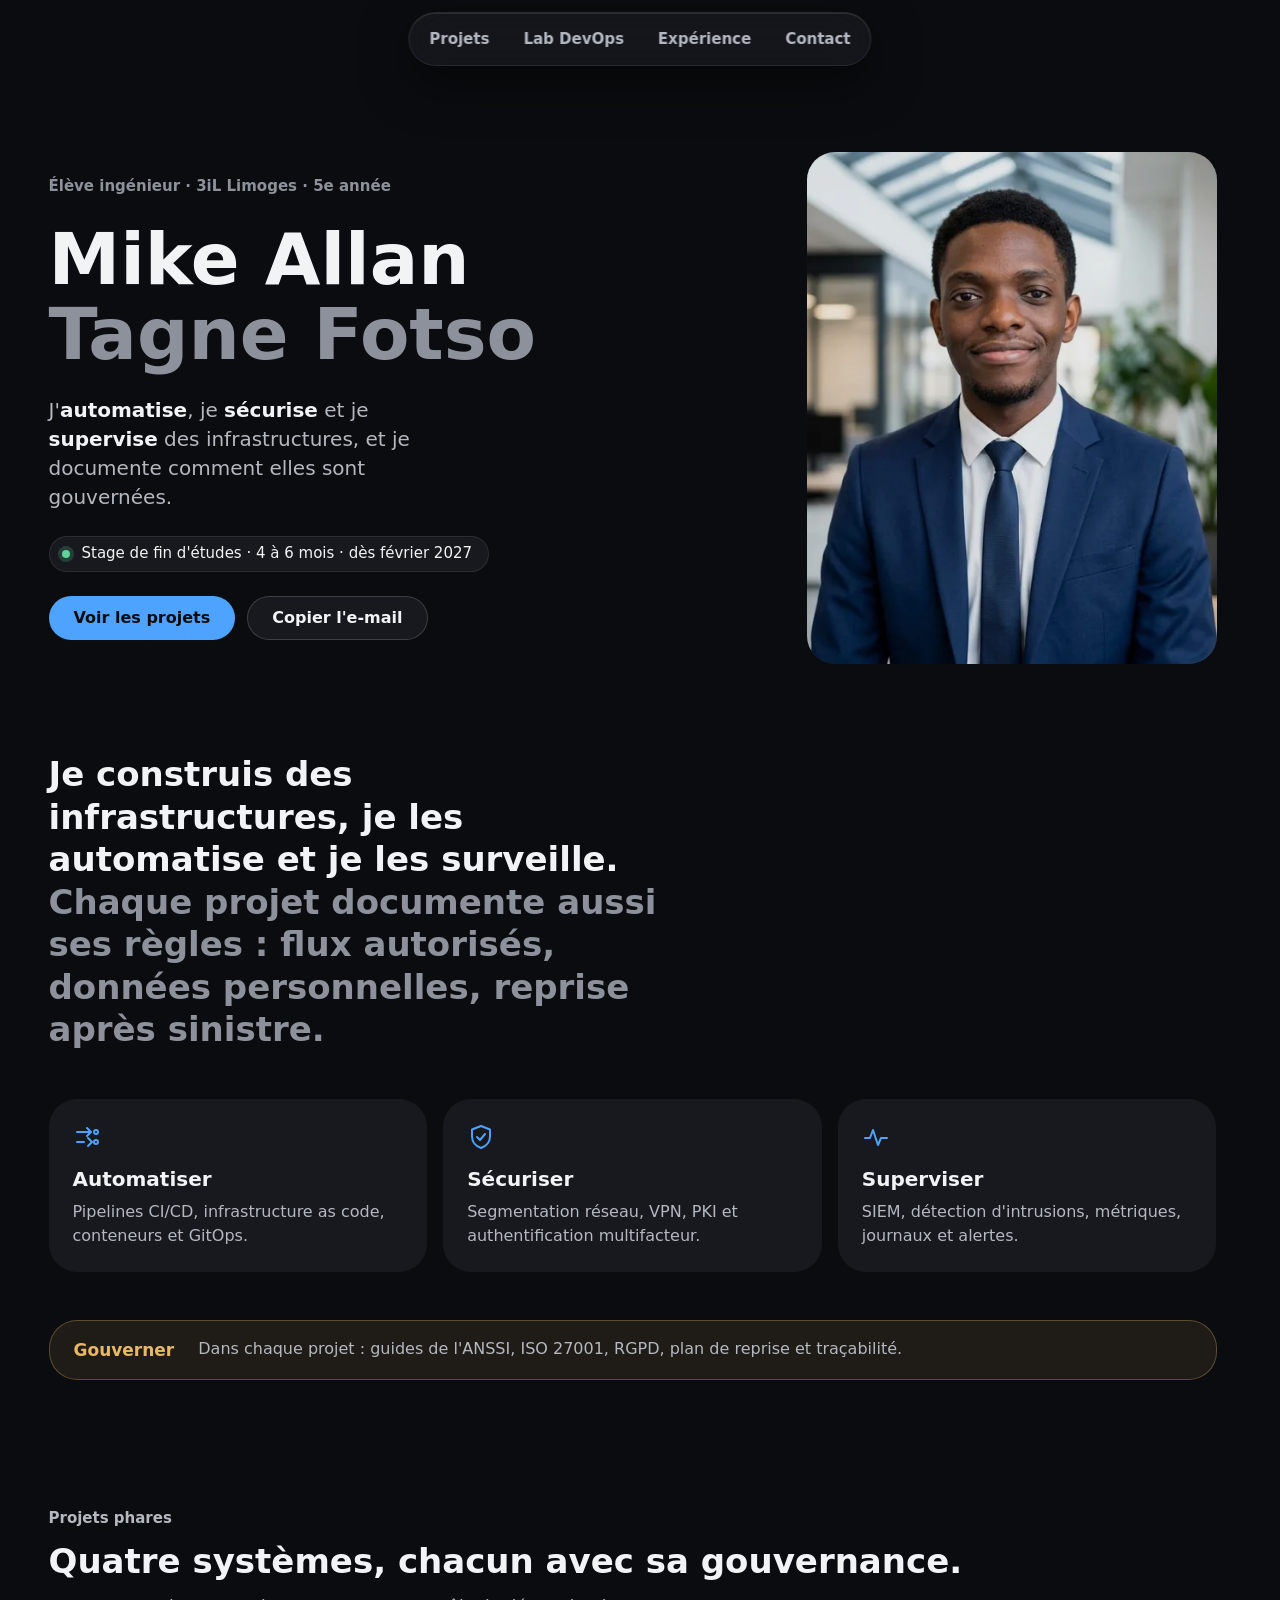
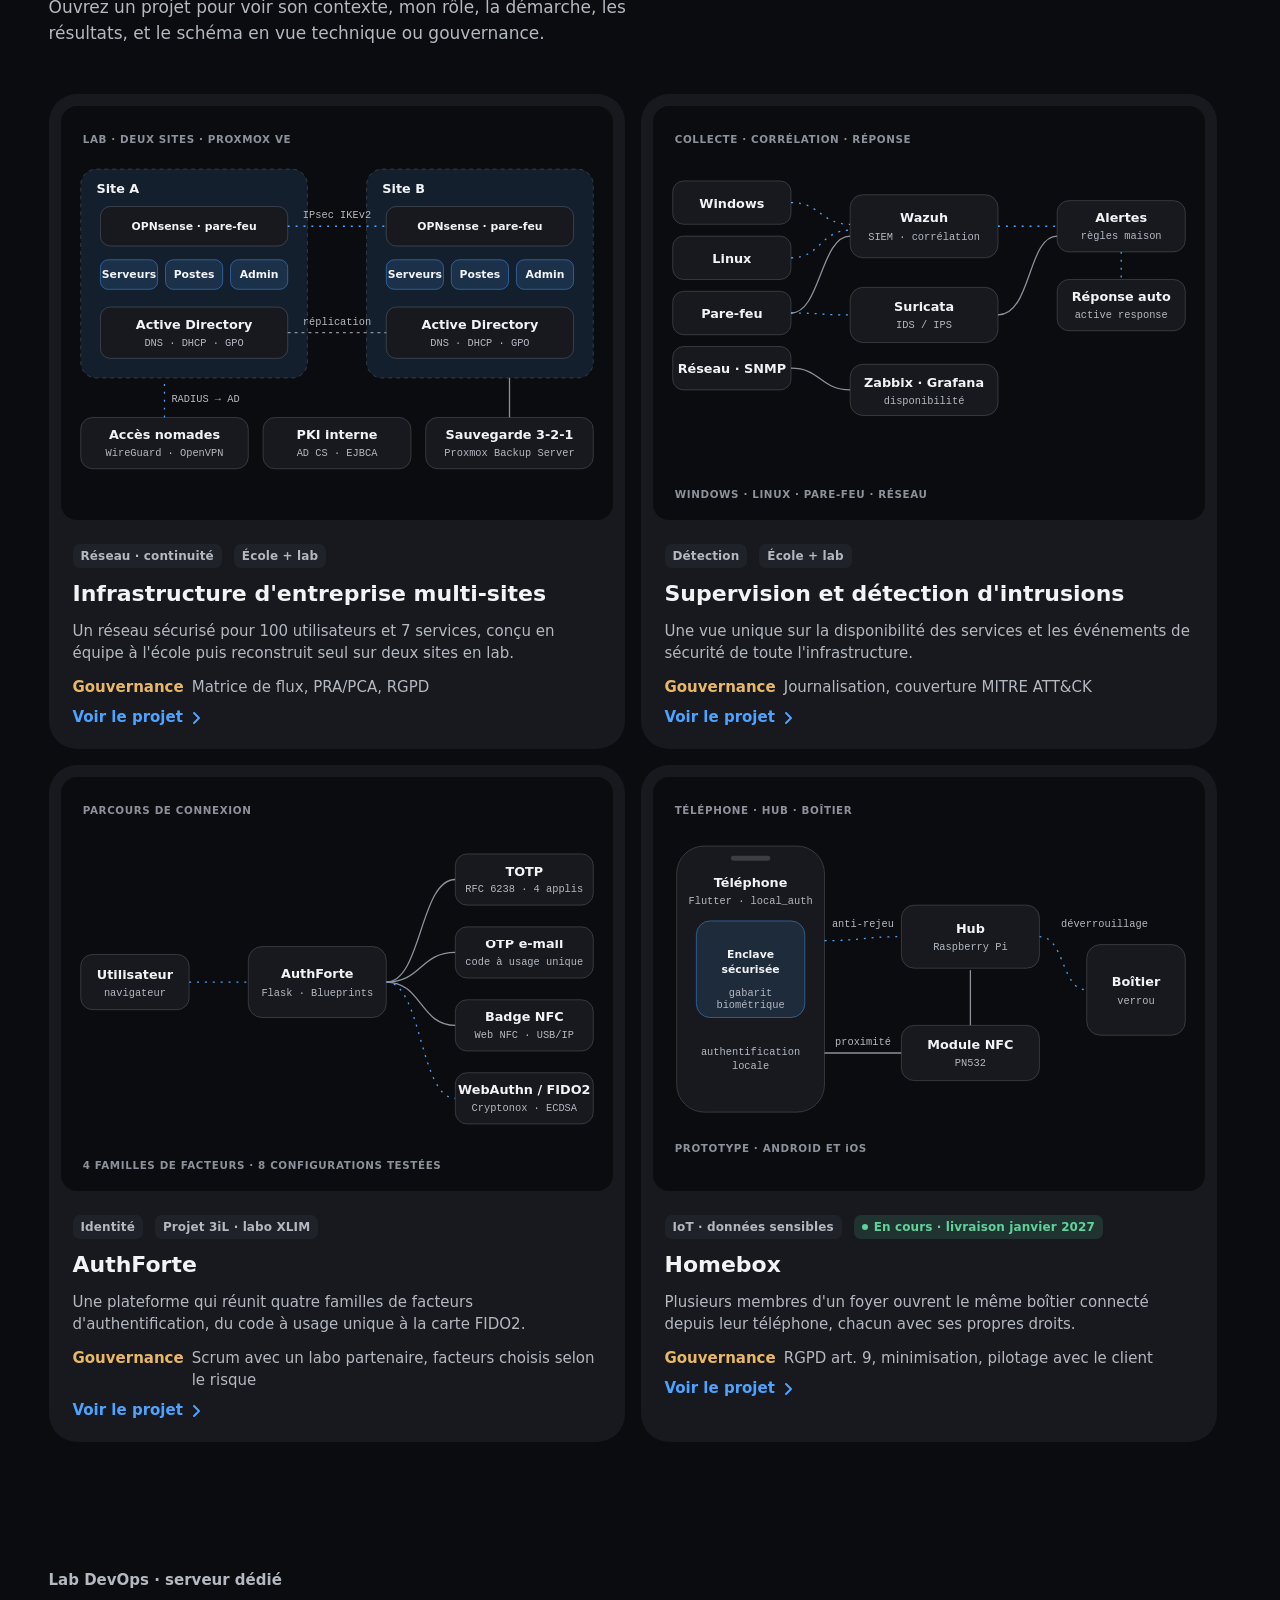
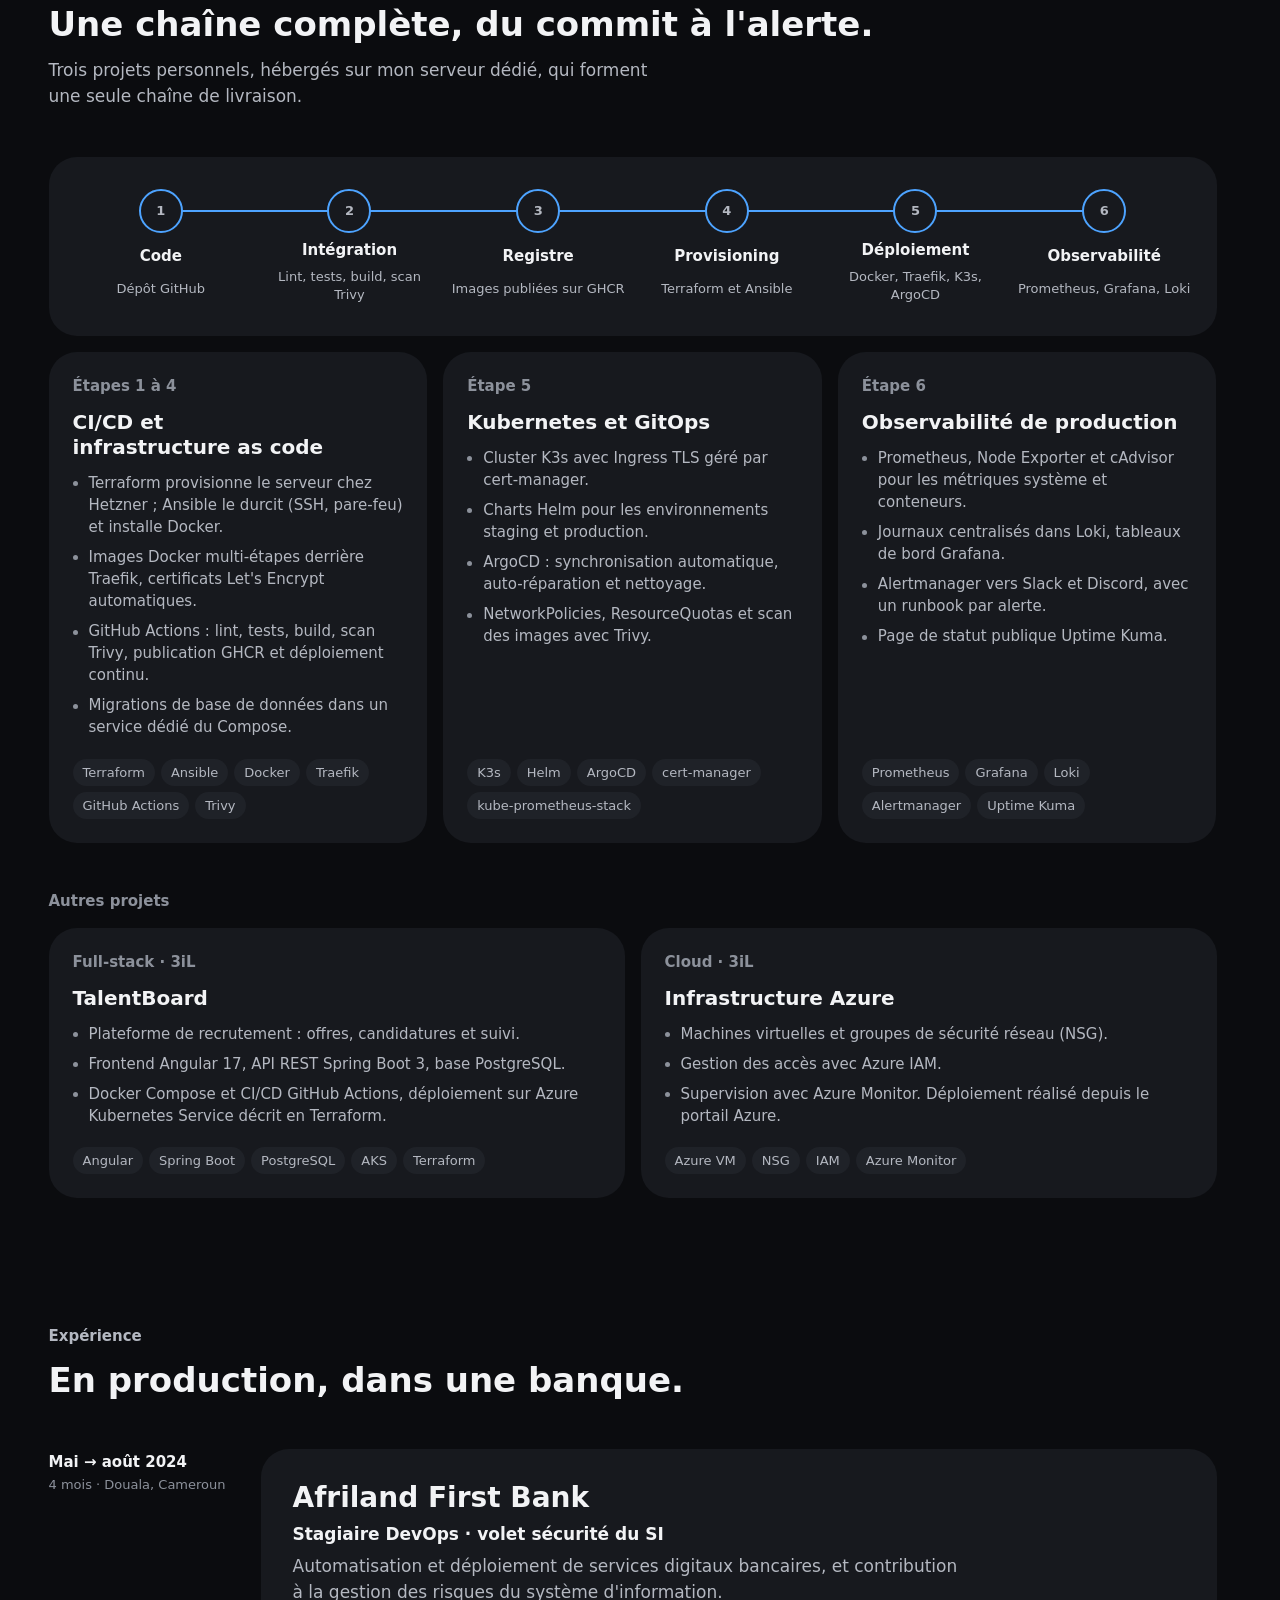
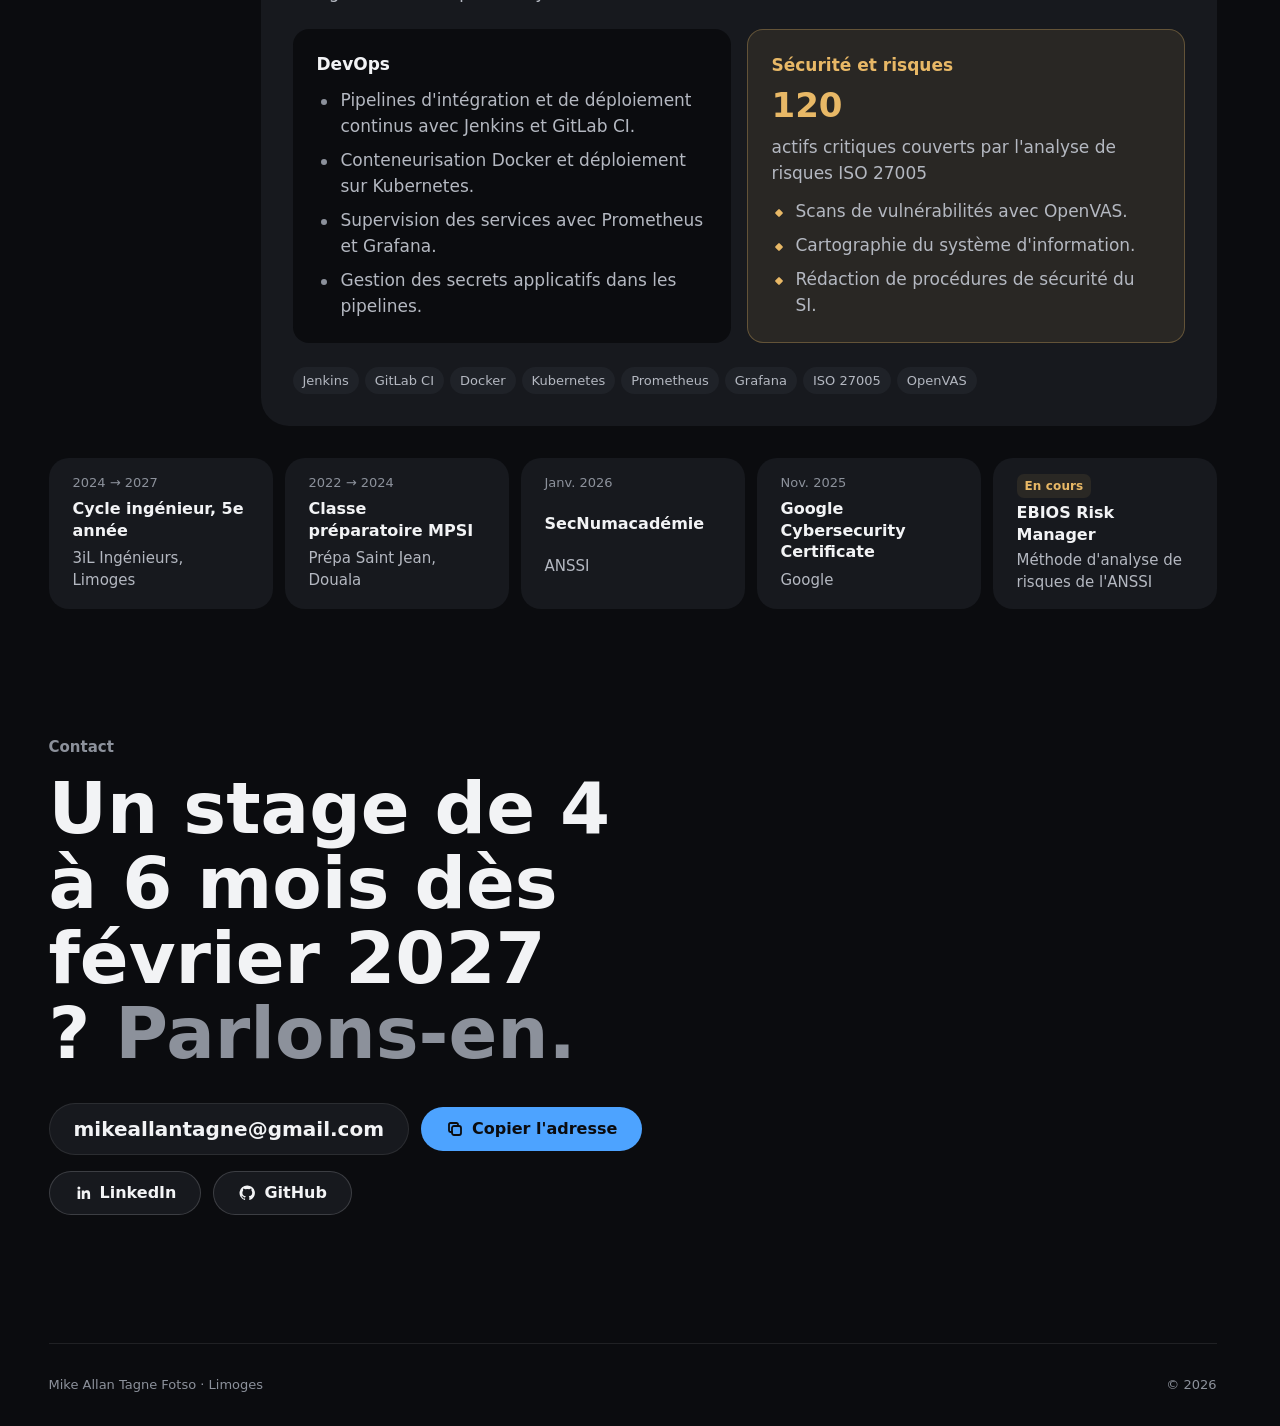
==== commit 6afa17f9: "Style Graphite : thème sombre pour tous les visiteurs Co-Authored-By: Claude Opus 5.5 <noreply@anthr" ====
--- a/index.html
+++ b/index.html
@@ -6,9 +6,8 @@
 <title>Mike Allan Tagne Fotso · DevOps &amp; infrastructure sécurisée</title>
 <meta name="description" content="Portfolio de Mike Allan Tagne Fotso, élève ingénieur en 5e année à 3iL Limoges. Infrastructure, supervision, authentification forte, IoT et lab DevOps, avec leur volet gouvernance. Stage de fin d'études dès février 2027.">
 <link rel="canonical" href="https://mike-tagne-3il.github.io/">
-<meta name="theme-color" content="#F5F5F7" media="(prefers-color-scheme: light)">
-<meta name="theme-color" content="#0B0C0F" media="(prefers-color-scheme: dark)">
-<meta name="color-scheme" content="light dark">
+<meta name="theme-color" content="#0B0C0F">
+<meta name="color-scheme" content="dark">
 <meta property="og:type" content="profile">
 <meta property="og:locale" content="fr_FR">
 <meta property="og:title" content="Mike Allan Tagne Fotso · DevOps &amp; infrastructure sécurisée">
--- a/assets/css/styles.css
+++ b/assets/css/styles.css
@@ -6,93 +6,7 @@
    ========================================================================== */
 
 :root {
-  /* Color — light (system follows prefers-color-scheme). Ratios measured WCAG 2.x */
-  --bg: #F5F5F7;
-  --surface: #FFFFFF;
-  --surface-2: #ECEDF0;
-  --label: #1D1D1F;          /* 15.5:1 */
-  --label-2: #4A4D55;        /*  7.8:1  body copy, AAA */
-  --label-3: #6B6E76;        /*  4.7:1  captions only */
-  --separator: rgba(29, 29, 31, .10);
-  --separator-strong: rgba(29, 29, 31, .18);
-  --accent: #1C66E3;         /*  4.8:1  interactive only */
-  --accent-fill: #1C66E3;
-  --on-accent: #FFFFFF;      /*  5.2:1 */
-  --accent-soft: rgba(28, 102, 227, .10);
-  --gov: #8A5300;            /*  5.8:1  governance only */
-  --gov-soft: rgba(176, 112, 20, .09);
-  --gov-line: rgba(138, 83, 0, .30);
-  --ok: #127A45;
-  --risk: #B4590C;
-  --no: #C2301E;
-  --glass: rgba(250, 250, 252, .72);
-  --glass-edge: rgba(255, 255, 255, .8);
-  --scrim: rgba(10, 12, 16, .36);
-  --shadow-float: 0 1px 1px rgba(0, 0, 0, .04), 0 12px 40px rgba(20, 24, 32, .12);
-  --photo-filter: none;
-
-  /* Type — system font: SF on Apple devices, Segoe on Windows. No webfont. */
-  --font: -apple-system, BlinkMacSystemFont, "SF Pro Text", system-ui, "Segoe UI", Roboto, "Helvetica Neue", Arial, sans-serif;
-  --font-display: -apple-system, BlinkMacSystemFont, "SF Pro Display", system-ui, "Segoe UI", Roboto, "Helvetica Neue", Arial, sans-serif;
-  --mono: ui-monospace, "SF Mono", SFMono-Regular, Menlo, Consolas, "Liberation Mono", monospace;
-  --t-display: clamp(2.5rem, 1.6rem + 4.4vw, 4.5rem);   /* 40 → 72 */
-  --t-large: clamp(1.75rem, 1.3rem + 2.1vw, 2.125rem);  /* 28 → 34 */
-  --t-title1: 1.75rem;   /* 28/34 */
-  --t-title2: 1.375rem;  /* 22/28 */
-  --t-title3: 1.25rem;   /* 20/25 */
-  --t-headline: 1.0625rem; /* 17/22 semibold */
-  --t-body: 1.0625rem;   /* 17/26 */
-  --t-callout: 1rem;     /* 16/24 */
-  --t-subhead: .9375rem; /* 15/22 */
-  --t-footnote: .8125rem;/* 13/18 */
-  --t-caption: .75rem;   /* 12/16 */
-
-  /* Space — 8pt grid, 4 for fine adjustment */
-  --s-1: .25rem; --s-2: .5rem; --s-3: .75rem; --s-4: 1rem; --s-5: 1.5rem;
-  --s-6: 2rem; --s-7: 3rem; --s-8: 4rem; --s-9: 6rem; --s-10: 8rem;
-
-  /* Radius — concentric: inner = outer − padding */
-  --r-card: 28px; --r-inner: 16px; --r-chip: 10px; --r-pill: 999px;
-
-  /* Motion */
-  --ease: cubic-bezier(0.32, 0.72, 0, 1);
-  --d-micro: 180ms; --d-ui: 300ms; --d-section: 500ms;
-
-  --gutter-l: max(16px, env(safe-area-inset-left, 0px));
-  --gutter-r: max(16px, env(safe-area-inset-right, 0px));
-  --nav-h: 56px;
-  color-scheme: light;
-}
-
-@media (prefers-color-scheme: dark) {
-  :root:not([data-theme="light"]) {
-    --bg: #0B0C0F;
-    --surface: #17191E;
-    --surface-2: #1F2228;
-    --label: #F2F3F5;        /* 17.6:1 */
-    --label-2: #B4B8C1;      /*  9.8:1 */
-    --label-3: #8C919B;      /*  6.2:1 */
-    --separator: rgba(242, 243, 245, .09);
-    --separator-strong: rgba(242, 243, 245, .17);
-    --accent: #4DA3FF;       /*  7.5:1 */
-    --accent-fill: #4DA3FF;
-    --on-accent: #0B0C0F;    /*  7.5:1 */
-    --accent-soft: rgba(77, 163, 255, .13);
-    --gov: #E8B866;          /* 10.7:1 */
-    --gov-soft: rgba(232, 184, 102, .09);
-    --gov-line: rgba(232, 184, 102, .30);
-    --ok: #5FD39A;
-    --risk: #F2A25C;
-    --no: #FF8C84;
-    --glass: rgba(26, 28, 34, .66);
-    --glass-edge: rgba(255, 255, 255, .10);
-    --scrim: rgba(0, 0, 0, .55);
-    --shadow-float: 0 1px 1px rgba(0, 0, 0, .3), 0 16px 48px rgba(0, 0, 0, .5);
-    --photo-filter: brightness(.9);
-    color-scheme: dark;
-  }
-}
-:root[data-theme="dark"] {
+  /* Color — single dark look ("Graphite"), same for every visitor. Ratios measured WCAG 2.x */
   --bg: #0B0C0F;
   --surface: #17191E;
   --surface-2: #1F2228;
@@ -116,8 +30,40 @@
   --scrim: rgba(0, 0, 0, .55);
   --shadow-float: 0 1px 1px rgba(0, 0, 0, .3), 0 16px 48px rgba(0, 0, 0, .5);
   --photo-filter: brightness(.9);
+
+  /* Type — system font: SF on Apple devices, Segoe on Windows. No webfont. */
+  --font: -apple-system, BlinkMacSystemFont, "SF Pro Text", system-ui, "Segoe UI", Roboto, "Helvetica Neue", Arial, sans-serif;
+  --font-display: -apple-system, BlinkMacSystemFont, "SF Pro Display", system-ui, "Segoe UI", Roboto, "Helvetica Neue", Arial, sans-serif;
+  --mono: ui-monospace, "SF Mono", SFMono-Regular, Menlo, Consolas, "Liberation Mono", monospace;
+  --t-display: clamp(2.5rem, 1.6rem + 4.4vw, 4.5rem);   /* 40 → 72 */
+  --t-large: clamp(1.75rem, 1.3rem + 2.1vw, 2.125rem);  /* 28 → 34 */
+  --t-title1: 1.75rem;   /* 28/34 */
+  --t-title2: 1.375rem;  /* 22/28 */
+  --t-title3: 1.25rem;   /* 20/25 */
+  --t-headline: 1.0625rem; /* 17/22 semibold */
+  --t-body: 1.0625rem;   /* 17/26 */
+  --t-callout: 1rem;     /* 16/24 */
+  --t-subhead: .9375rem; /* 15/22 */
+  --t-footnote: .8125rem;/* 13/18 */
+  --t-caption: .75rem;   /* 12/16 */
+
+  /* Space — 8pt grid, 4 for fine adjustment */
+  --s-1: .25rem; --s-2: .5rem; --s-3: .75rem; --s-4: 1rem; --s-5: 1.5rem;
+  --s-6: 2rem; --s-7: 3rem; --s-8: 4rem; --s-9: 6rem; --s-10: 8rem;
+
+  /* Radius — concentric: inner = outer − padding */
+  --r-card: 28px; --r-inner: 16px; --r-chip: 10px; --r-pill: 999px;
+
+  /* Motion */
+  --ease: cubic-bezier(0.32, 0.72, 0, 1);
+  --d-micro: 180ms; --d-ui: 300ms; --d-section: 500ms;
+
+  --gutter-l: max(16px, env(safe-area-inset-left, 0px));
+  --gutter-r: max(16px, env(safe-area-inset-right, 0px));
+  --nav-h: 56px;
   color-scheme: dark;
 }
+
 
 @media (prefers-contrast: more) {
   :root {
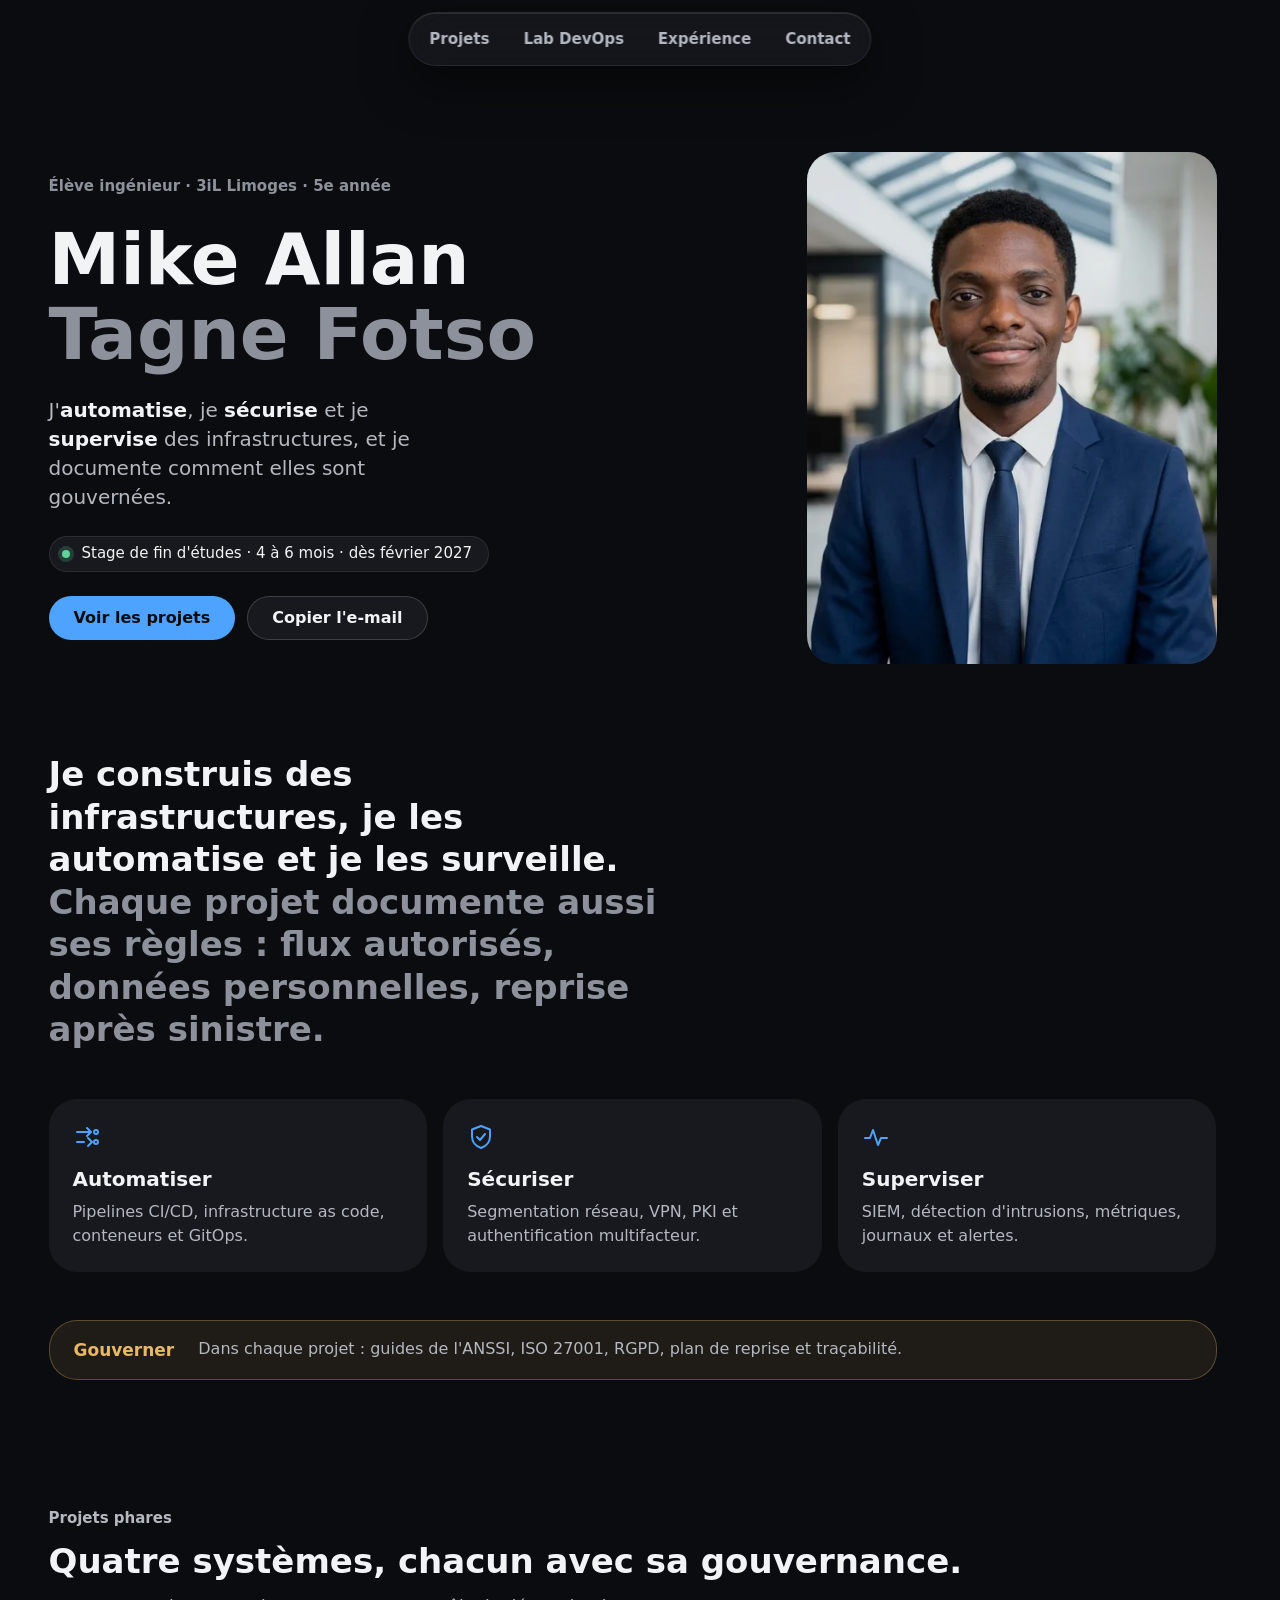
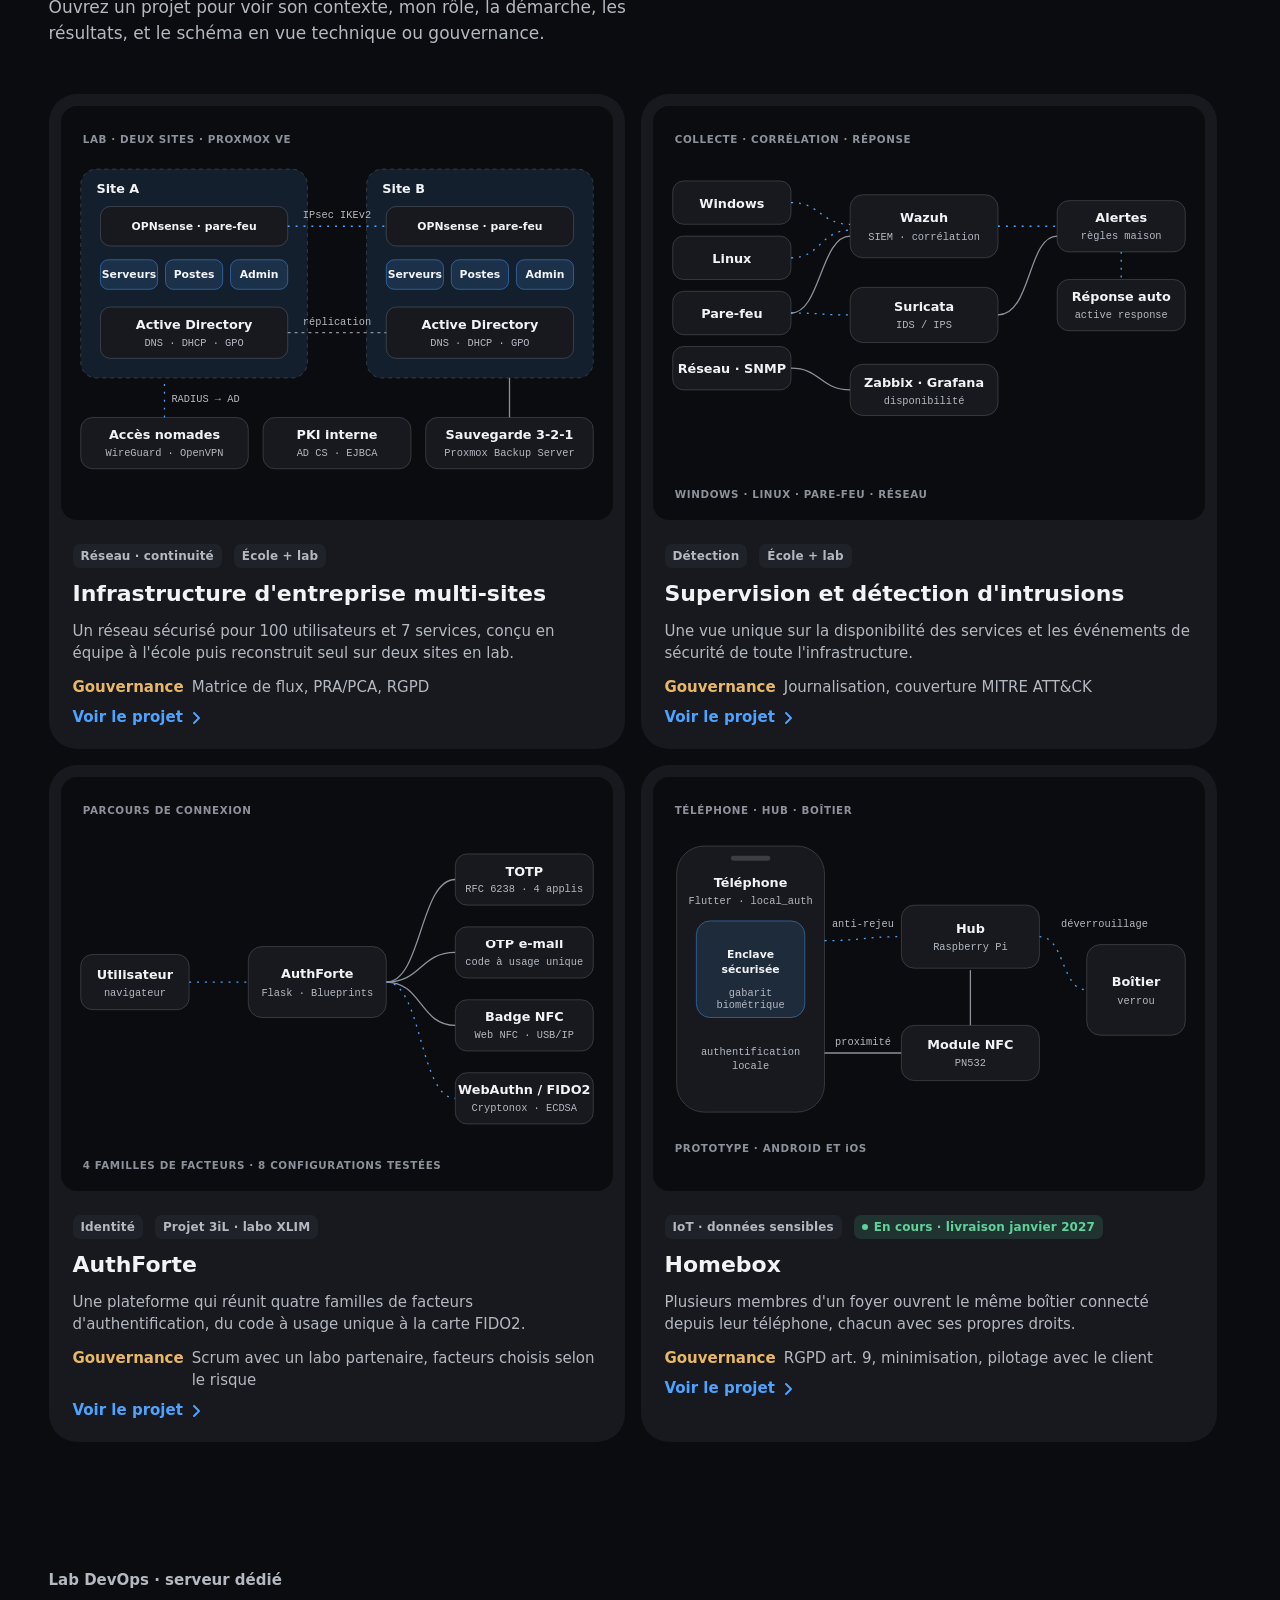
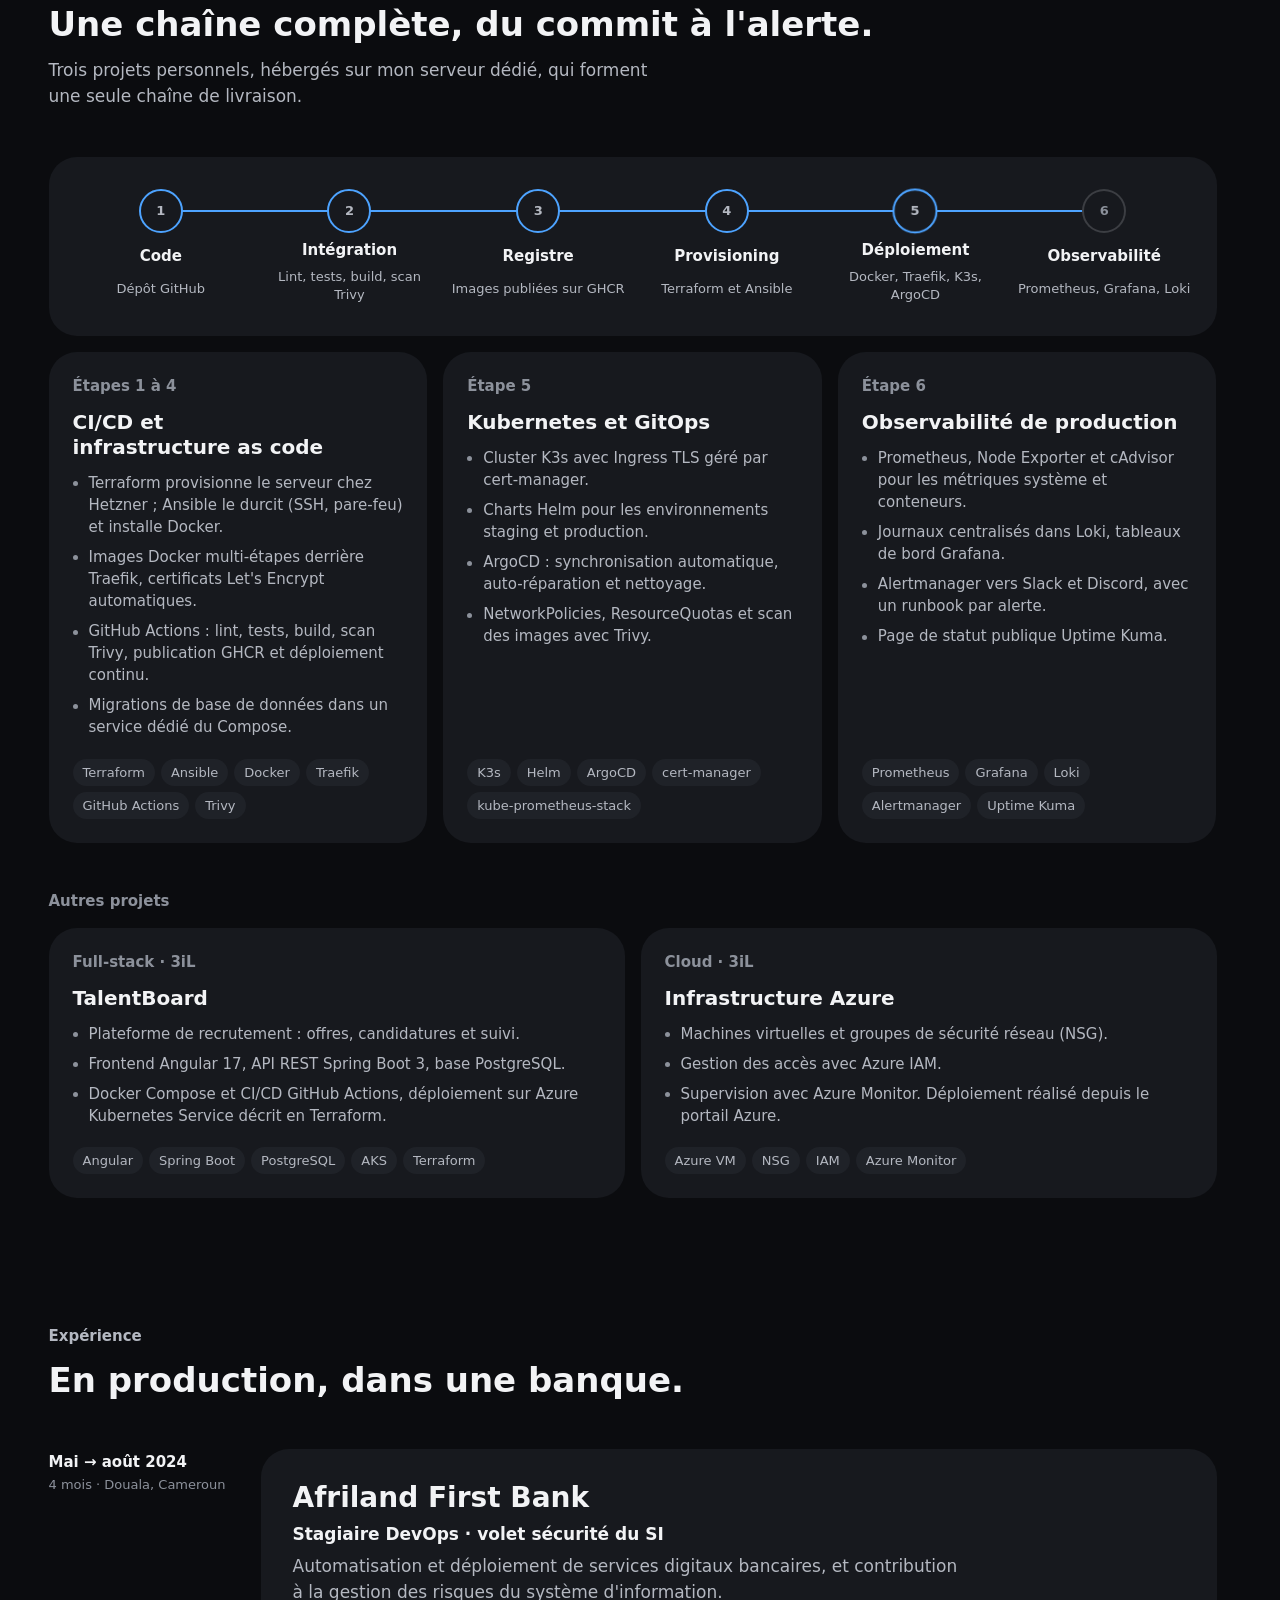
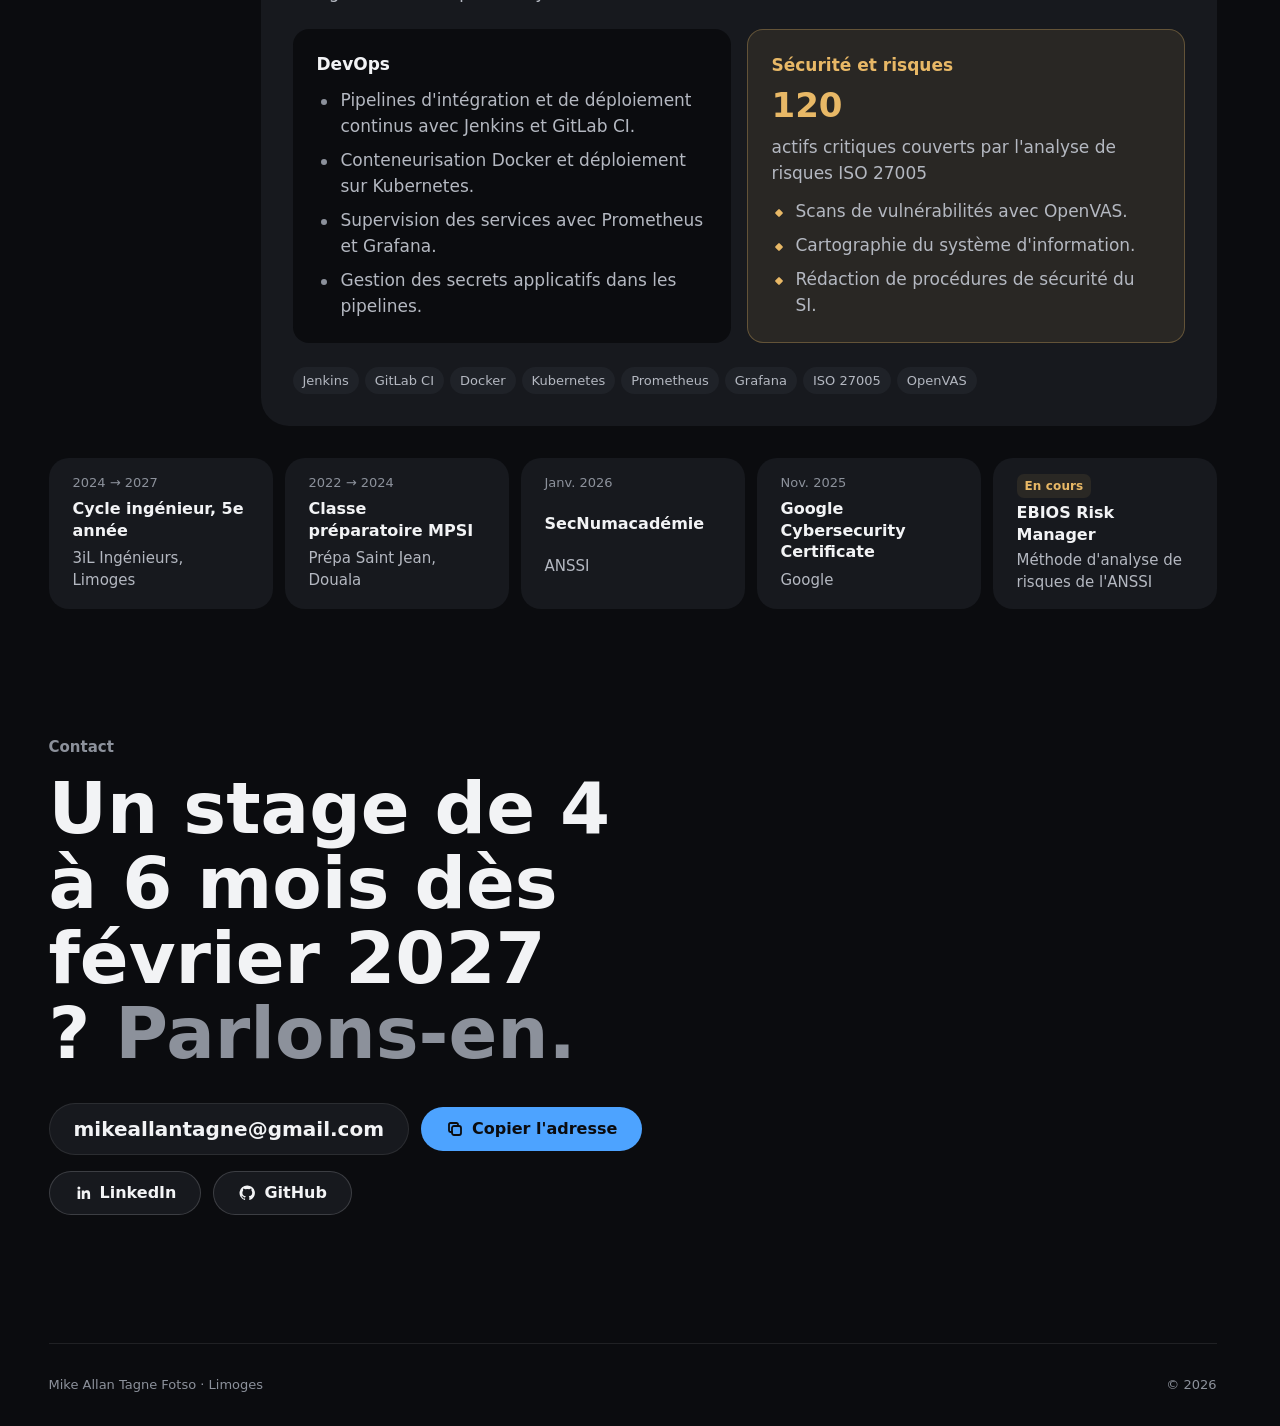
==== commit 8b08b7e8: "Version des fichiers CSS et JS pour forcer le rechargement Co-Authored-By: Claude Opus 5.5 <noreply@" ====
--- a/index.html
+++ b/index.html
@@ -21,7 +21,7 @@
 <link rel="icon" href="assets/img/favicon.svg" type="image/svg+xml">
 <link rel="apple-touch-icon" href="assets/img/apple-touch-icon.png">
 <link rel="preload" as="image" href="assets/img/portrait-800.webp" type="image/webp" imagesrcset="assets/img/portrait-480.webp 480w, assets/img/portrait-800.webp 800w" imagesizes="(max-width: 860px) 200px, 420px">
-<link rel="stylesheet" href="assets/css/styles.css">
+<link rel="stylesheet" href="assets/css/styles.css?v=2">
 <script>document.documentElement.classList.replace('no-js','js')</script>
 <script type="application/ld+json">
 {"@context":"https://schema.org","@type":"Person","name":"Mike Allan Tagne Fotso","jobTitle":"Élève ingénieur, DevOps et infrastructure sécurisée","email":"mailto:mikeallantagne@gmail.com","url":"https://mike-tagne-3il.github.io/","image":"https://mike-tagne-3il.github.io/assets/img/portrait-800.jpg","alumniOf":{"@type":"CollegeOrUniversity","name":"3iL Ingénieurs","address":"Limoges, France"},"sameAs":["https://www.linkedin.com/in/allan-mike-a49892256","https://github.com/MIKE-TAGNE-3il"]}
@@ -721,6 +721,6 @@
 
 <div class="toast" id="toast" role="status" aria-live="polite"></div>
 
-<script src="assets/js/main.js" defer></script>
+<script src="assets/js/main.js?v=2" defer></script>
 </body>
 </html>
